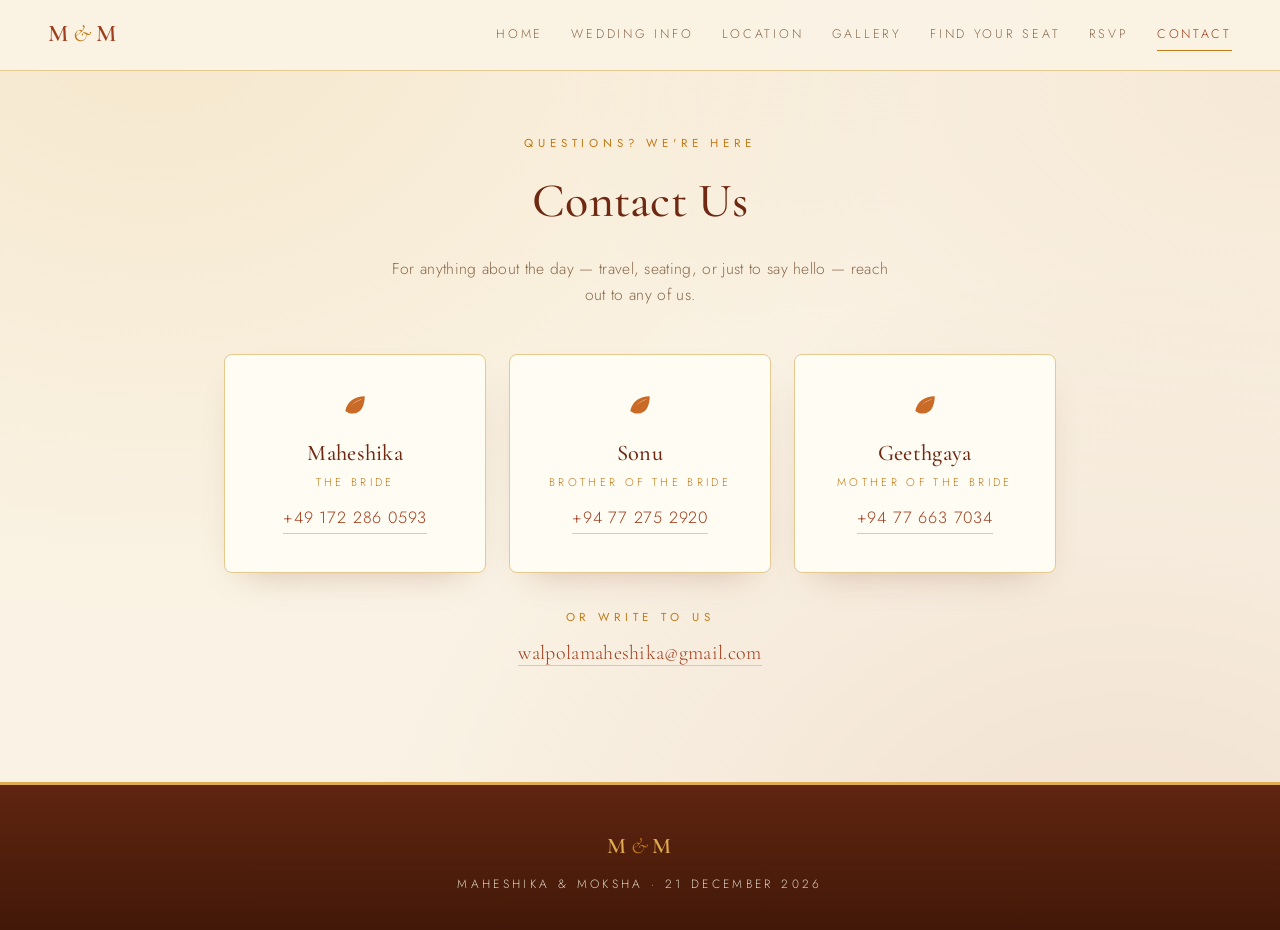
==== contact.html @ 0b2f5d83 "v2 'Autumn': digital invitation card + autumn palette redesign Every visitor is greeted by a sealed " ====
<!DOCTYPE html>
<html lang="en">
<head>
  <meta charset="utf-8">
  <meta name="viewport" content="width=device-width, initial-scale=1">
  <title>Contact — Maheshika &amp; Moksha</title>
  <link rel="icon" href="data:image/svg+xml,%3Csvg xmlns='http://www.w3.org/2000/svg' viewBox='0 0 64 64'%3E%3Ccircle cx='32' cy='32' r='30' fill='%23a03d1c'/%3E%3Ctext x='32' y='41' font-family='Georgia' font-size='24' fill='%23e0aa4e' text-anchor='middle'%3EM%26M%3C/text%3E%3C/svg%3E">
  <link rel="preconnect" href="https://fonts.googleapis.com">
  <link rel="preconnect" href="https://fonts.gstatic.com" crossorigin>
  <link href="https://fonts.googleapis.com/css2?family=Cormorant+Garamond:ital,wght@0,400;0,500;0,600;1,400;1,500&family=Jost:wght@300;400;500&display=swap" rel="stylesheet">
  <link rel="stylesheet" href="css/styles.css">
</head>
<body>

  <header class="site-header">
    <a class="monogram" href="index.html">M<span class="amp">&amp;</span>M</a>
    <button class="nav-toggle" aria-label="Menu">☰</button>
    <nav class="site-nav">
      <a href="index.html">Home</a>
      <a href="info.html">Wedding Info</a>
      <a href="location.html">Location</a>
      <a href="gallery.html">Gallery</a>
      <a href="seating.html">Find Your Seat</a>
      <a href="rsvp.html">RSVP</a>
      <a href="contact.html" class="active">Contact</a>
    </nav>
  </header>

  <main class="page">
    <div class="page-title">
      <p class="eyebrow">Questions? We're Here</p>
      <h1>Contact Us</h1>
      <p class="lede">
        For anything about the day — travel, seating, or just to say hello —
        reach out to any of us.
      </p>
    </div>

    <section class="contact-grid">
      <div class="card contact-card">
        <div class="icon"><svg viewBox="0 0 24 24"><path fill="currentColor" style="fill: var(--leaf-2);" d="M21 3c-9.5.3-15.9 4.6-18 13.6 1.9 1.5 4.3 2.4 7 2.4 8 0 11-8 11-16zM5.5 15.5C9 10 14 6.5 19 5.5c-6.5 2-11 6-13.5 10z"/></svg></div>
        <h3>Maheshika</h3>
        <p class="role">The Bride</p>
        <a href="tel:+491722860593">+49&nbsp;172&nbsp;286&nbsp;0593</a>
      </div>
      <div class="card contact-card">
        <div class="icon"><svg viewBox="0 0 24 24"><path fill="currentColor" style="fill: var(--leaf-2);" d="M21 3c-9.5.3-15.9 4.6-18 13.6 1.9 1.5 4.3 2.4 7 2.4 8 0 11-8 11-16zM5.5 15.5C9 10 14 6.5 19 5.5c-6.5 2-11 6-13.5 10z"/></svg></div>
        <h3>Sonu</h3>
        <p class="role">Brother of the Bride</p>
        <a href="tel:+94772752920">+94&nbsp;77&nbsp;275&nbsp;2920</a>
      </div>
      <div class="card contact-card">
        <div class="icon"><svg viewBox="0 0 24 24"><path fill="currentColor" style="fill: var(--leaf-2);" d="M21 3c-9.5.3-15.9 4.6-18 13.6 1.9 1.5 4.3 2.4 7 2.4 8 0 11-8 11-16zM5.5 15.5C9 10 14 6.5 19 5.5c-6.5 2-11 6-13.5 10z"/></svg></div>
        <h3>Geethgaya</h3>
        <p class="role">Mother of the Bride</p>
        <a href="tel:+94776637034">+94&nbsp;77&nbsp;663&nbsp;7034</a>
      </div>
    </section>

    <div class="email-line">
      <p class="eyebrow" style="margin-bottom: 0.5rem;">Or write to us</p>
      <a href="mailto:walpolamaheshika@gmail.com">walpolamaheshika@gmail.com</a>
    </div>
  </main>

  <footer class="site-footer">
    <div class="monogram">M<span class="amp">&amp;</span>M</div>
    <p>Maheshika &amp; Moksha · 21 December 2026</p>
  </footer>

  <script src="js/config.js"></script>
  <script src="js/api.js"></script>
  <script src="js/main.js"></script>
</body>
</html>
---- css/styles.css ----
/* ============================================================
   Maheshika & Moksha — Wedding Site Styles  ·  v2 "Autumn"
   Palette: ivory & cream, burnt rust, amber, falling-leaf gold
   ============================================================ */

:root {
  --ivory: #faf3e5;
  --cream: #f3e5cc;
  --paper: #fffcf3;
  --ink: #46301d;
  --ink-soft: #8a6b4e;
  --rust: #a03d1c;          /* primary — burnt sienna */
  --rust-deep: #6f2812;
  --amber: #c27a18;         /* warm gold */
  --amber-soft: #e0aa4e;
  --gold-line: #e5c98f;
  --leaf-1: #dfa32b;        /* falling-leaf yellows/oranges/reds */
  --leaf-2: #c96a26;
  --leaf-3: #a63e1e;
  --serif: "Cormorant Garamond", Georgia, serif;
  --sans: "Jost", "Avenir Next", "Segoe UI", sans-serif;
}

* { margin: 0; padding: 0; box-sizing: border-box; }

html { scroll-behavior: smooth; }

body {
  font-family: var(--sans);
  font-weight: 300;
  color: var(--ink);
  background: var(--ivory);
  background-image:
    radial-gradient(ellipse at 12% 0%, rgba(224, 170, 78, 0.16), transparent 50%),
    radial-gradient(ellipse at 88% 100%, rgba(160, 61, 28, 0.10), transparent 50%),
    radial-gradient(ellipse at 100% 10%, rgba(201, 106, 38, 0.08), transparent 40%);
  background-attachment: fixed;
  line-height: 1.7;
  letter-spacing: 0.02em;
}

body.no-scroll { overflow: hidden; }

img { max-width: 100%; }

/* ---------- Type helpers ---------- */

h1, h2, h3 { font-family: var(--serif); font-weight: 500; color: var(--rust-deep); }

.eyebrow {
  font-family: var(--sans);
  font-size: 0.72rem;
  font-weight: 400;
  letter-spacing: 0.42em;
  text-transform: uppercase;
  color: var(--amber);
}

.divider {
  display: flex;
  align-items: center;
  justify-content: center;
  gap: 0.9rem;
  margin: 1.4rem auto;
  color: var(--amber);
}
.divider::before,
.divider::after {
  content: "";
  height: 1px;
  width: 72px;
  background: linear-gradient(90deg, transparent, var(--gold-line));
}
.divider::after { background: linear-gradient(90deg, var(--gold-line), transparent); }
.divider .gem { display: inline-flex; }
.divider .gem svg { width: 15px; height: 15px; fill: var(--amber); transform: rotate(40deg); }

/* Small leaf ornament used in dividers & titles */
.leaf-orn { display: inline-flex; }
.leaf-orn svg { width: 26px; height: 26px; fill: var(--leaf-2); }

/* ---------- Header ---------- */

.site-header {
  position: sticky;
  top: 0;
  z-index: 40;
  display: flex;
  align-items: center;
  justify-content: space-between;
  padding: 0.9rem clamp(1.2rem, 4vw, 3rem);
  background: rgba(250, 243, 229, 0.92);
  backdrop-filter: blur(8px);
  border-bottom: 1px solid var(--gold-line);
}

.monogram {
  font-family: var(--serif);
  font-size: 1.5rem;
  font-weight: 600;
  color: var(--rust);
  text-decoration: none;
  letter-spacing: 0.05em;
}
.monogram .amp {
  font-style: italic;
  color: var(--amber);
  font-weight: 400;
  margin: 0 0.15em;
}

.site-nav { display: flex; gap: clamp(0.9rem, 2.2vw, 2rem); }
.site-nav a {
  font-size: 0.78rem;
  letter-spacing: 0.22em;
  text-transform: uppercase;
  text-decoration: none;
  color: var(--ink-soft);
  padding: 0.3rem 0;
  border-bottom: 1px solid transparent;
  transition: color 0.2s, border-color 0.2s;
}
.site-nav a:hover { color: var(--rust); }
.site-nav a.active { color: var(--rust); border-bottom-color: var(--amber); }

.nav-toggle {
  display: none;
  background: none;
  border: none;
  font-size: 1.5rem;
  color: var(--rust);
  cursor: pointer;
  line-height: 1;
}

@media (max-width: 760px) {
  .nav-toggle { display: block; }
  .site-nav {
    display: none;
    position: absolute;
    top: 100%;
    left: 0;
    right: 0;
    flex-direction: column;
    align-items: center;
    gap: 1.1rem;
    padding: 1.4rem 0 1.8rem;
    background: var(--ivory);
    border-bottom: 1px solid var(--gold-line);
    box-shadow: 0 18px 30px -20px rgba(111, 40, 18, 0.35);
  }
  .site-nav.open { display: flex; }
}

/* ---------- Hero ---------- */

.hero {
  min-height: calc(100vh - 70px);
  display: flex;
  flex-direction: column;
  align-items: center;
  justify-content: center;
  text-align: center;
  padding: clamp(3rem, 8vh, 6rem) 1.5rem;
  position: relative;
  overflow: hidden;
}

.hero > * { position: relative; z-index: 1; }

/* soft leaf scatter in the hero corners */
.hero::before,
.hero::after {
  content: "";
  position: absolute;
  width: 340px;
  height: 340px;
  background-image: url("data:image/svg+xml,%3Csvg xmlns='http://www.w3.org/2000/svg' viewBox='0 0 200 200'%3E%3Cg fill='%23c96a26' opacity='0.55'%3E%3Cpath d='M30 20c-9 1-15 7-16 16 6 3 13 2 17-3 3-4 2-9-1-13z'/%3E%3Cpath d='M80 60c-7 0-12 5-13 12 5 3 11 2 14-2 3-3 2-7-1-10z' fill='%23dfa32b'/%3E%3Cpath d='M140 30c-8 1-14 6-15 14 6 3 12 2 16-2 3-4 2-8-1-12z' fill='%23a63e1e'/%3E%3Cpath d='M50 120c-6 0-11 4-12 11 5 2 10 1 13-2 2-3 1-6-1-9z' fill='%23dfa32b'/%3E%3Cpath d='M170 100c-7 1-12 5-13 12 5 2 10 1 13-2 3-3 2-7 0-10z'/%3E%3C/g%3E%3C/svg%3E");
  background-size: contain;
  background-repeat: no-repeat;
  opacity: 0.35;
  pointer-events: none;
  z-index: 0;
}
.hero::before { top: -60px; left: -80px; transform: rotate(12deg); }
.hero::after { bottom: -70px; right: -80px; transform: rotate(195deg); }

.hero-sprig svg { width: 64px; height: 34px; }

.hero-monogram {
  width: 110px;
  height: 110px;
  border: 1px solid var(--gold-line);
  border-radius: 50%;
  display: flex;
  align-items: center;
  justify-content: center;
  font-family: var(--serif);
  font-size: 2rem;
  font-weight: 600;
  color: var(--rust);
  position: relative;
  margin: 0.6rem 0 1.8rem;
  background: var(--paper);
  box-shadow: 0 0 0 7px rgba(224, 170, 78, 0.14), 0 18px 40px -22px rgba(111, 40, 18, 0.4);
}
.hero-monogram .amp { font-style: italic; color: var(--amber); font-weight: 400; margin: 0 0.1em; }

.hero .names {
  font-size: clamp(2.6rem, 8vw, 4.6rem);
  line-height: 1.15;
  font-weight: 500;
  letter-spacing: 0.03em;
}
.hero .names .amp {
  font-style: italic;
  font-size: 0.55em;
  color: var(--amber);
  vertical-align: middle;
  margin: 0 0.35em;
}

.hero .date-line {
  font-size: clamp(1rem, 2.4vw, 1.25rem);
  letter-spacing: 0.32em;
  text-transform: uppercase;
  color: var(--ink-soft);
  margin-top: 0.4rem;
}

.hero .venue-line {
  font-family: var(--serif);
  font-size: clamp(1.1rem, 2.6vw, 1.4rem);
  font-style: italic;
  color: var(--rust);
  margin-top: 0.3rem;
}

/* gentle entrance for hero content */
.hero .rise-in { animation: riseIn 0.9s cubic-bezier(0.2, 0.7, 0.3, 1) both; }
.hero .rise-in:nth-child(2) { animation-delay: 0.08s; }
.hero .rise-in:nth-child(3) { animation-delay: 0.16s; }
.hero .rise-in:nth-child(4) { animation-delay: 0.24s; }
.hero .rise-in:nth-child(5) { animation-delay: 0.32s; }
.hero .rise-in:nth-child(6) { animation-delay: 0.4s; }
.hero .rise-in:nth-child(7) { animation-delay: 0.48s; }
.hero .rise-in:nth-child(8) { animation-delay: 0.56s; }
.hero .rise-in:nth-child(9) { animation-delay: 0.64s; }

@keyframes riseIn {
  from { opacity: 0; transform: translateY(22px); }
  to { opacity: 1; transform: none; }
}

/* ---------- Countdown ---------- */

.countdown {
  display: flex;
  gap: clamp(0.8rem, 3vw, 1.8rem);
  margin-top: 2.2rem;
  justify-content: center;
}
.countdown .unit {
  min-width: 76px;
  padding: 0.95rem 0.6rem 0.75rem;
  background: var(--paper);
  border: 1px solid var(--gold-line);
  border-radius: 6px;
  box-shadow: 0 14px 30px -22px rgba(111, 40, 18, 0.45);
}
.countdown .num {
  display: block;
  font-family: var(--serif);
  font-size: 1.9rem;
  font-weight: 600;
  color: var(--rust);
  line-height: 1;
}
.countdown .label {
  display: block;
  margin-top: 0.35rem;
  font-size: 0.62rem;
  letter-spacing: 0.28em;
  text-transform: uppercase;
  color: var(--ink-soft);
}

/* ---------- Buttons ---------- */

.btn-row { display: flex; gap: 1rem; flex-wrap: wrap; justify-content: center; margin-top: 2.4rem; }

.btn {
  display: inline-block;
  font-family: var(--sans);
  font-size: 0.78rem;
  font-weight: 400;
  letter-spacing: 0.26em;
  text-transform: uppercase;
  text-decoration: none;
  padding: 0.85rem 2.1rem;
  border-radius: 3px;
  cursor: pointer;
  transition: background 0.25s, color 0.25s, border-color 0.25s, transform 0.2s, box-shadow 0.25s;
}
.btn:hover { transform: translateY(-2px); }
.btn-solid {
  background: linear-gradient(135deg, var(--rust), var(--rust-deep));
  color: var(--ivory);
  border: 1px solid var(--rust-deep);
  box-shadow: 0 12px 26px -14px rgba(111, 40, 18, 0.7);
}
.btn-solid:hover { background: var(--rust-deep); }
.btn-outline {
  background: transparent;
  color: var(--rust);
  border: 1px solid var(--amber);
}
.btn-outline:hover { background: var(--amber); color: var(--paper); }

/* ---------- Page layout ---------- */

.page {
  max-width: 880px;
  margin: 0 auto;
  padding: clamp(2.5rem, 7vh, 5rem) 1.5rem 4rem;
}

.page-title { text-align: center; margin-bottom: 2.8rem; }
.page-title h1 { font-size: clamp(2.1rem, 5.5vw, 3rem); margin-top: 0.5rem; }
.page-title p.lede {
  max-width: 32rem;
  margin: 0.8rem auto 0;
  color: var(--ink-soft);
  font-size: 0.98rem;
}

.card {
  background: var(--paper);
  border: 1px solid var(--gold-line);
  border-radius: 8px;
  padding: clamp(1.5rem, 4vw, 2.4rem);
  box-shadow: 0 16px 36px -22px rgba(111, 40, 18, 0.35);
}

/* ---------- Home intro strip ---------- */

.intro { text-align: center; max-width: 620px; margin: 0 auto; }
.intro p { color: var(--ink-soft); font-size: 1rem; }

.detail-strip {
  display: grid;
  grid-template-columns: repeat(auto-fit, minmax(200px, 1fr));
  gap: 1.2rem;
  margin-top: 3rem;
}
.detail-strip .card { text-align: center; padding: 1.8rem 1.2rem; transition: transform 0.25s, box-shadow 0.25s; }
.detail-strip .card:hover { transform: translateY(-4px); box-shadow: 0 24px 44px -24px rgba(111, 40, 18, 0.45); }
.detail-strip h3 { font-size: 1.3rem; margin: 0.4rem 0 0.3rem; }
.detail-strip p { font-size: 0.9rem; color: var(--ink-soft); }
.detail-strip .icon svg { width: 26px; height: 26px; fill: var(--leaf-2); }

/* ---------- Schedule timeline ---------- */

.timeline { position: relative; margin: 0 auto; max-width: 620px; padding-left: 2rem; }
.timeline::before {
  content: "";
  position: absolute;
  left: 6px;
  top: 8px;
  bottom: 8px;
  width: 1px;
  background: var(--gold-line);
}
.timeline .event { position: relative; padding: 0 0 2.2rem 1.4rem; }
.timeline .event:last-child { padding-bottom: 0; }
.timeline .event::before {
  content: "";
  position: absolute;
  left: -2rem;
  top: 0.5rem;
  width: 13px;
  height: 13px;
  transform: rotate(45deg);
  background: var(--paper);
  border: 1px solid var(--amber);
}
.timeline .time {
  font-size: 0.75rem;
  letter-spacing: 0.3em;
  text-transform: uppercase;
  color: var(--amber);
}
.timeline h3 { font-size: 1.45rem; margin: 0.15rem 0 0.3rem; }
.timeline p { color: var(--ink-soft); font-size: 0.95rem; max-width: 30rem; }

/* ---------- Dress code ---------- */

.two-col {
  display: grid;
  grid-template-columns: repeat(auto-fit, minmax(260px, 1fr));
  gap: 1.4rem;
  margin-top: 1rem;
}
.two-col h3 { font-size: 1.35rem; margin-bottom: 0.4rem; }
.two-col p { color: var(--ink-soft); font-size: 0.95rem; }

/* ---------- Map ---------- */

.map-frame {
  border: 1px solid var(--gold-line);
  border-radius: 8px;
  overflow: hidden;
  box-shadow: 0 16px 36px -22px rgba(111, 40, 18, 0.35);
}
.map-frame iframe { display: block; width: 100%; height: 420px; border: 0; }

.travel-note { margin-top: 2rem; }
.travel-note h3 { font-size: 1.35rem; margin-bottom: 0.5rem; }
.travel-note p { color: var(--ink-soft); font-size: 0.95rem; }
.travel-note p + p { margin-top: 0.7rem; }

/* ---------- Forms (seat finder + RSVP + photos) ---------- */

.form-card { max-width: 540px; margin: 0 auto; }

label {
  display: block;
  font-size: 0.72rem;
  letter-spacing: 0.28em;
  text-transform: uppercase;
  color: var(--ink-soft);
  margin: 1.3rem 0 0.45rem;
}
.form-card label:first-of-type { margin-top: 0; }

input[type="text"],
input[type="number"],
select,
textarea {
  width: 100%;
  font-family: var(--sans);
  font-weight: 300;
  font-size: 1rem;
  color: var(--ink);
  background: var(--ivory);
  border: 1px solid var(--gold-line);
  border-radius: 4px;
  padding: 0.75rem 0.9rem;
  outline: none;
  transition: border-color 0.2s, box-shadow 0.2s;
}
input:focus, select:focus, textarea:focus {
  border-color: var(--amber);
  box-shadow: 0 0 0 3px rgba(194, 122, 24, 0.16);
}
textarea { resize: vertical; min-height: 96px; }

input[type="file"] {
  width: 100%;
  font-family: var(--sans);
  font-weight: 300;
  font-size: 0.9rem;
  color: var(--ink-soft);
  background: var(--ivory);
  border: 1px dashed var(--amber);
  border-radius: 4px;
  padding: 0.9rem;
  cursor: pointer;
}
input[type="file"]::file-selector-button {
  font-family: var(--sans);
  font-size: 0.72rem;
  letter-spacing: 0.18em;
  text-transform: uppercase;
  color: var(--rust);
  background: transparent;
  border: 1px solid var(--amber);
  border-radius: 3px;
  padding: 0.5rem 1rem;
  margin-right: 0.9rem;
  cursor: pointer;
}

.radio-row { display: flex; gap: 1.8rem; }
.radio-row label {
  display: flex;
  align-items: center;
  gap: 0.5rem;
  margin: 0;
  font-size: 0.95rem;
  letter-spacing: 0.04em;
  text-transform: none;
  color: var(--ink);
  cursor: pointer;
}
.radio-row input { accent-color: var(--rust); width: 1.05rem; height: 1.05rem; }

.form-actions { margin-top: 1.8rem; text-align: center; }
.form-actions .btn { width: 100%; }

.form-status {
  margin-top: 1.2rem;
  text-align: center;
  font-size: 0.92rem;
  min-height: 1.4em;
}
.form-status.error { color: #a03030; }
.form-status.ok { color: #3d6b45; }

/* ---------- Seat result ---------- */

.seat-result {
  margin-top: 1.8rem;
  text-align: center;
  padding: 1.8rem 1.4rem;
  border: 1px dashed var(--amber);
  border-radius: 8px;
  background: rgba(224, 170, 78, 0.09);
  display: none;
}
.seat-result.visible { display: block; animation: riseIn 0.45s ease both; }
.seat-result .guest-name { font-family: var(--serif); font-size: 1.5rem; color: var(--rust-deep); }
.seat-result .table-num {
  font-family: var(--serif);
  font-size: 3rem;
  font-weight: 600;
  color: var(--rust);
  line-height: 1.1;
}
.seat-result .table-word {
  font-size: 0.72rem;
  letter-spacing: 0.36em;
  text-transform: uppercase;
  color: var(--amber);
}
.seat-result .note { margin-top: 0.7rem; font-size: 0.92rem; color: var(--ink-soft); font-style: italic; }

/* ---------- Gallery / photo wall ---------- */

.gallery-grid {
  display: grid;
  grid-template-columns: repeat(auto-fill, minmax(220px, 1fr));
  gap: 1.2rem;
}

.gallery-tile {
  position: relative;
  aspect-ratio: 4 / 5;
  border: 1px solid var(--gold-line);
  border-radius: 8px;
  overflow: hidden;
  background:
    radial-gradient(ellipse at 30% 20%, rgba(224, 170, 78, 0.2), transparent 60%),
    radial-gradient(ellipse at 75% 85%, rgba(160, 61, 28, 0.14), transparent 55%),
    var(--paper);
  box-shadow: 0 16px 36px -22px rgba(111, 40, 18, 0.35);
}
.gallery-tile img {
  width: 100%;
  height: 100%;
  object-fit: cover;
  display: block;
}
.gallery-tile figcaption {
  position: absolute;
  left: 0;
  right: 0;
  bottom: 0;
  padding: 1.4rem 0.8rem 0.55rem;
  background: linear-gradient(transparent, rgba(70, 22, 8, 0.68));
  color: rgba(250, 243, 229, 0.95);
  font-size: 0.78rem;
  letter-spacing: 0.08em;
  text-align: center;
}
.gallery-tile .placeholder {
  position: absolute;
  inset: 0;
  display: flex;
  flex-direction: column;
  align-items: center;
  justify-content: center;
  gap: 0.4rem;
}
.gallery-tile .placeholder .mono {
  font-family: var(--serif);
  font-size: 2rem;
  font-weight: 600;
  color: var(--amber-soft);
}
.gallery-tile .placeholder .soon {
  font-size: 0.62rem;
  letter-spacing: 0.3em;
  text-transform: uppercase;
  color: var(--ink-soft);
}

/* ---------- Contact ---------- */

.contact-grid {
  display: grid;
  grid-template-columns: repeat(auto-fit, minmax(240px, 1fr));
  gap: 1.4rem;
}
.contact-card { text-align: center; }
.contact-card .icon svg { width: 26px; height: 26px; fill: var(--leaf-2); }
.contact-card h3 { font-size: 1.4rem; margin: 0.4rem 0 0.1rem; }
.contact-card .role {
  font-size: 0.7rem;
  letter-spacing: 0.3em;
  text-transform: uppercase;
  color: var(--amber);
  margin-bottom: 0.7rem;
}
.contact-card a {
  display: inline-block;
  color: var(--rust);
  text-decoration: none;
  font-size: 1.02rem;
  letter-spacing: 0.05em;
  border-bottom: 1px solid var(--gold-line);
  padding-bottom: 0.1rem;
}
.contact-card a:hover { border-bottom-color: var(--amber); }

.email-line { text-align: center; margin-top: 2.2rem; }
.email-line a {
  font-family: var(--serif);
  font-size: 1.25rem;
  color: var(--rust);
  text-decoration: none;
  border-bottom: 1px solid var(--gold-line);
}
.email-line a:hover { border-bottom-color: var(--amber); }

/* ============================================================
   THE DIGITAL INVITATION CARD  (envelope + wax seal + card)
   ============================================================ */

.card-overlay {
  position: fixed;
  inset: 0;
  z-index: 100;
  background:
    radial-gradient(ellipse at 50% 30%, rgba(160, 61, 28, 0.55), transparent 70%),
    radial-gradient(ellipse at center, #5a2410, #2c1005);
  opacity: 1;
  transition: opacity 0.7s ease;
  overflow: hidden;
}
.card-overlay.hidden { display: none; }
.card-overlay.leaving { opacity: 0; pointer-events: none; }

.env-scene {
  position: absolute;
  inset: 0;
  display: grid;
  place-items: center;
}

/* --- skip link --- */
.skip-link {
  position: absolute;
  top: 1.1rem;
  right: 1.4rem;
  z-index: 30;
  background: none;
  border: 1px solid rgba(250, 243, 229, 0.35);
  border-radius: 3px;
  color: rgba(250, 243, 229, 0.8);
  font-family: var(--sans);
  font-size: 0.7rem;
  letter-spacing: 0.22em;
  text-transform: uppercase;
  padding: 0.45rem 0.9rem;
  cursor: pointer;
  transition: border-color 0.2s, color 0.2s;
}
.skip-link:hover { color: var(--paper); border-color: var(--amber-soft); }

/* --- tap hint --- */
.tap-hint {
  position: absolute;
  left: 0;
  right: 0;
  bottom: clamp(2rem, 8vh, 4rem);
  text-align: center;
  color: rgba(250, 243, 229, 0.75);
  font-size: 0.75rem;
  letter-spacing: 0.34em;
  text-transform: uppercase;
  animation: hintPulse 2.4s ease-in-out infinite;
  transition: opacity 0.4s;
}
@keyframes hintPulse { 0%, 100% { opacity: 0.55; } 50% { opacity: 1; } }
.opening .tap-hint { animation: none; opacity: 0; }

/* --- envelope --- */
.envelope {
  position: relative;
  grid-area: 1 / 1;
  z-index: 3;
  width: min(88vw, 430px);
  aspect-ratio: 425 / 280;
  cursor: pointer;
  filter: drop-shadow(0 40px 60px rgba(0, 0, 0, 0.45));
  transition: opacity 0.6s ease 0.15s, transform 0.6s ease 0.15s;
}
.presented .envelope { opacity: 0; transform: translateY(60px) scale(0.96); pointer-events: none; }

.env-back {
  position: absolute;
  inset: 0;
  border-radius: 8px;
  background: linear-gradient(160deg, #e9d6b4, #ddc294);
  z-index: 1;
}

.env-front {
  position: absolute;
  inset: 0;
  border-radius: 8px;
  z-index: 3;
  background:
    linear-gradient(to top left, rgba(111, 40, 18, 0.08) 0%, transparent 52%),
    linear-gradient(to top right, rgba(111, 40, 18, 0.08) 0%, transparent 52%),
    linear-gradient(175deg, #f0debd 40%, #e6cda1);
  box-shadow: inset 0 1px 0 rgba(255, 253, 246, 0.7);
}

.env-flap {
  position: absolute;
  top: 0;
  left: 0;
  right: 0;
  height: 58%;
  z-index: 4;
  transform-origin: top center;
  clip-path: polygon(0 0, 100% 0, 50% 100%);
  background: linear-gradient(190deg, #eed9b4, #dcbf8e 80%);
  box-shadow: inset 0 -2px 4px rgba(111, 40, 18, 0.12);
}
.opening .env-flap { animation: flapOpen 0.85s cubic-bezier(0.6, 0, 0.3, 1) forwards; }
@keyframes flapOpen {
  0% { transform: rotateX(0deg); z-index: 4; }
  99% { z-index: 4; }
  100% { transform: rotateX(180deg); z-index: 2; }
}

/* --- wax seal --- */
.wax-seal {
  position: absolute;
  left: 50%;
  top: 58%;
  transform: translate(-50%, -50%);
  z-index: 5;
  width: 84px;
  height: 84px;
  border-radius: 50%;
  border: none;
  cursor: pointer;
  font-family: var(--serif);
  font-size: 1.35rem;
  font-weight: 600;
  color: #f6e4c3;
  background:
    radial-gradient(circle at 34% 30%, #c65a2e, #8e3315 58%, #6f2812);
  box-shadow:
    inset 0 3px 6px rgba(255, 220, 180, 0.35),
    inset 0 -4px 8px rgba(60, 18, 5, 0.55),
    0 6px 16px rgba(0, 0, 0, 0.35);
  animation: sealPulse 2.4s ease-in-out infinite;
  transition: transform 0.3s, opacity 0.3s;
}
.wax-seal .amp { font-style: italic; font-weight: 400; color: var(--amber-soft); }
@keyframes sealPulse {
  0%, 100% { box-shadow: inset 0 3px 6px rgba(255,220,180,0.35), inset 0 -4px 8px rgba(60,18,5,0.55), 0 6px 16px rgba(0,0,0,0.35), 0 0 0 0 rgba(224, 170, 78, 0.45); }
  50% { box-shadow: inset 0 3px 6px rgba(255,220,180,0.35), inset 0 -4px 8px rgba(60,18,5,0.55), 0 6px 16px rgba(0,0,0,0.35), 0 0 0 16px rgba(224, 170, 78, 0); }
}
.opening .wax-seal { transform: translate(-50%, -50%) scale(0.4); opacity: 0; }

/* --- the card that rises out of the envelope --- */
.env-card {
  position: absolute;
  left: 50%;
  top: 50%;
  z-index: 2; /* behind the envelope while tucked inside */
  width: min(86vw, 360px);
  max-height: 86vh;
  overflow: auto;
  background: var(--paper);
  border: 1px solid var(--amber);
  border-radius: 6px;
  padding: clamp(1.6rem, 5vw, 2.4rem) clamp(1.2rem, 4vw, 2rem);
  text-align: center;
  box-shadow: 0 30px 80px -20px rgba(0, 0, 0, 0.55);
  transform: translate(-50%, -38%) scale(0.5);
  opacity: 0;
  transition: transform 1s cubic-bezier(0.22, 0.8, 0.3, 1), opacity 0.5s ease;
}
.env-card::before {
  content: "";
  position: absolute;
  inset: 9px;
  border: 1px solid var(--gold-line);
  border-radius: 3px;
  pointer-events: none;
}
.opening .env-card { opacity: 1; }
.risen .env-card { transform: translate(-50%, -72%) scale(0.72); opacity: 1; }
.presented .env-card { transform: translate(-50%, -50%) scale(1); opacity: 1; z-index: 20; }

.env-card .inv-sprig svg { width: 60px; height: 32px; }
.env-card .inv-monogram {
  font-family: var(--serif);
  font-size: 1.5rem;
  font-weight: 600;
  color: var(--rust);
}
.env-card .inv-monogram .amp { font-style: italic; color: var(--amber); font-weight: 400; }
.env-card p.inv-copy { font-size: 0.9rem; color: var(--ink-soft); }
.env-card .inv-names {
  font-family: var(--serif);
  font-size: 1.5rem;
  color: var(--rust);
  margin: 0.4rem 0;
}
.env-card .inv-guest {
  font-family: var(--serif);
  font-size: clamp(1.5rem, 5vw, 1.9rem);
  font-weight: 500;
  color: var(--rust-deep);
  margin: 0.35rem 0;
  line-height: 1.25;
}
.env-card .inv-detail {
  font-size: 0.74rem;
  letter-spacing: 0.22em;
  text-transform: uppercase;
  color: var(--ink-soft);
  margin-top: 0.8rem;
  line-height: 2;
}
.env-card .btn { margin-top: 1.4rem; }

/* --- falling leaves --- */
.leaves { position: absolute; inset: 0; pointer-events: none; z-index: 15; }
.leaves .leaf {
  position: absolute;
  top: -6vh;
  width: 26px;
  height: 26px;
  opacity: 0;
}
.leaves .leaf svg { width: 100%; height: 100%; }
.card-overlay .leaves .leaf { animation: leafFall var(--dur, 7s) linear var(--delay, 0s) infinite; }
@keyframes leafFall {
  0% { transform: translateY(-6vh) rotate(0deg); opacity: 0; }
  8% { opacity: 0.9; }
  100% { transform: translateY(110vh) rotate(340deg); opacity: 0.5; }
}

/* ---------- Footer ---------- */

.site-footer {
  margin-top: 3rem;
  padding: 2.6rem 1.5rem 2.2rem;
  background: linear-gradient(180deg, #5f2510, #421808);
  color: rgba(250, 243, 229, 0.85);
  text-align: center;
  border-top: 3px solid var(--amber-soft);
}
.site-footer .monogram { color: var(--amber-soft); font-size: 1.4rem; }
.site-footer p {
  font-size: 0.75rem;
  letter-spacing: 0.28em;
  text-transform: uppercase;
  margin-top: 0.6rem;
}

/* ---------- Misc ---------- */

.hint {
  font-size: 0.82rem;
  color: var(--ink-soft);
  font-style: italic;
  text-align: center;
  margin-top: 1rem;
}

.spinner {
  display: inline-block;
  width: 16px;
  height: 16px;
  border: 2px solid var(--gold-line);
  border-top-color: var(--rust);
  border-radius: 50%;
  vertical-align: -3px;
  animation: spin 0.8s linear infinite;
}
@keyframes spin { to { transform: rotate(360deg); } }

/* ---------- Reduced motion ---------- */

@media (prefers-reduced-motion: reduce) {
  .hero .rise-in, .seat-result.visible { animation: none; }
  .wax-seal, .tap-hint { animation: none; }
  .opening .leaves .leaf { animation: none; }
  .env-card, .envelope, .env-flap { transition: none; }
  .opening .env-flap { animation-duration: 0.01s; }
}
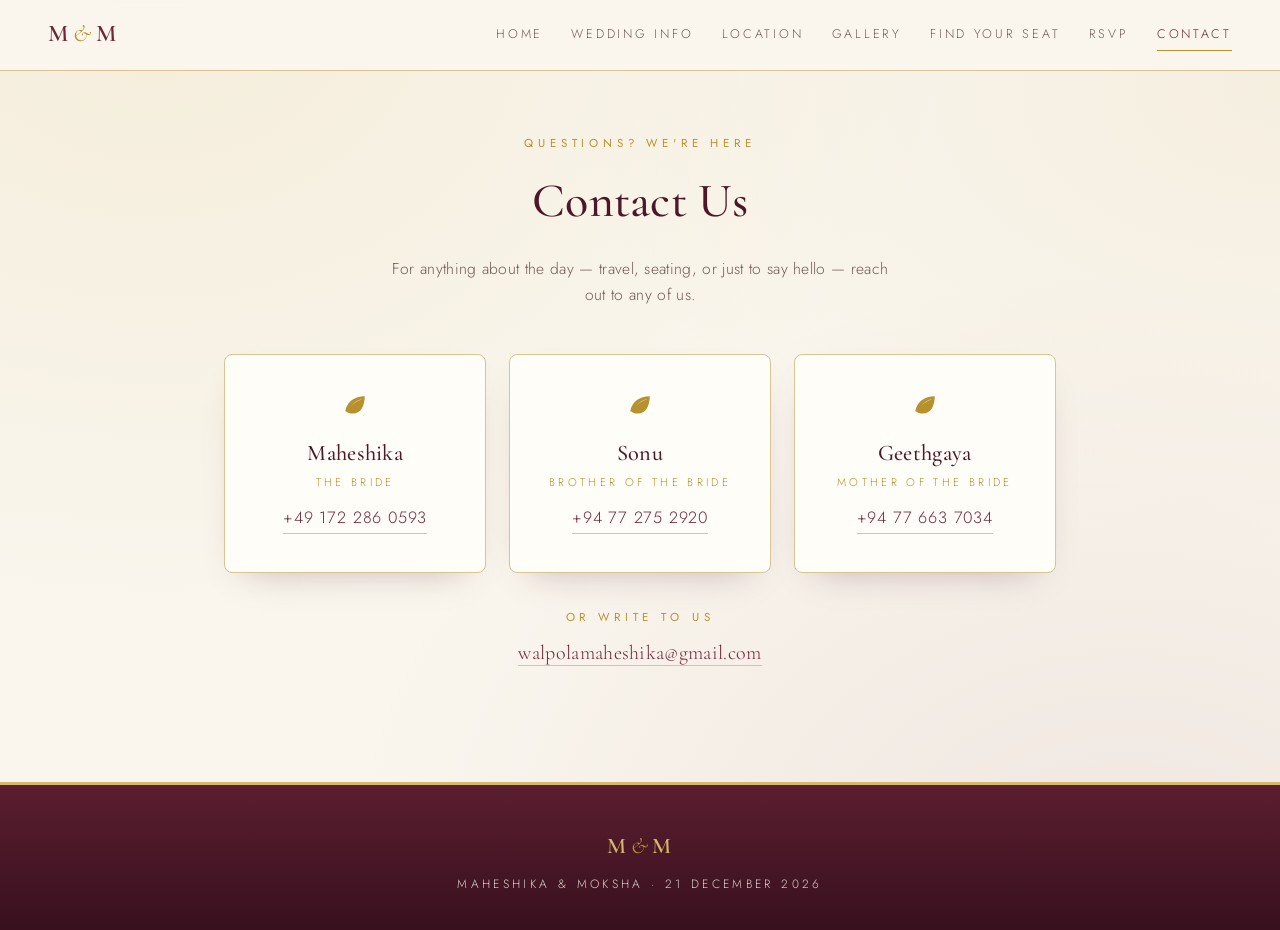
==== commit 89429bdf: "v3: maroon & gold palette on the digital-card experience Reverts the autumn colours to the original " ====
--- a/contact.html
+++ b/contact.html
@@ -4,7 +4,7 @@
   <meta charset="utf-8">
   <meta name="viewport" content="width=device-width, initial-scale=1">
   <title>Contact — Maheshika &amp; Moksha</title>
-  <link rel="icon" href="data:image/svg+xml,%3Csvg xmlns='http://www.w3.org/2000/svg' viewBox='0 0 64 64'%3E%3Ccircle cx='32' cy='32' r='30' fill='%23a03d1c'/%3E%3Ctext x='32' y='41' font-family='Georgia' font-size='24' fill='%23e0aa4e' text-anchor='middle'%3EM%26M%3C/text%3E%3C/svg%3E">
+  <link rel="icon" href="data:image/svg+xml,%3Csvg xmlns='http://www.w3.org/2000/svg' viewBox='0 0 64 64'%3E%3Ccircle cx='32' cy='32' r='30' fill='%236e2639'/%3E%3Ctext x='32' y='41' font-family='Georgia' font-size='24' fill='%23d4b96a' text-anchor='middle'%3EM%26M%3C/text%3E%3C/svg%3E">
   <link rel="preconnect" href="https://fonts.googleapis.com">
   <link rel="preconnect" href="https://fonts.gstatic.com" crossorigin>
   <link href="https://fonts.googleapis.com/css2?family=Cormorant+Garamond:ital,wght@0,400;0,500;0,600;1,400;1,500&family=Jost:wght@300;400;500&display=swap" rel="stylesheet">
--- a/css/styles.css
+++ b/css/styles.css
@@ -4,19 +4,20 @@
    ============================================================ */
 
 :root {
-  --ivory: #faf3e5;
-  --cream: #f3e5cc;
-  --paper: #fffcf3;
-  --ink: #46301d;
-  --ink-soft: #8a6b4e;
-  --rust: #a03d1c;          /* primary — burnt sienna */
-  --rust-deep: #6f2812;
-  --amber: #c27a18;         /* warm gold */
-  --amber-soft: #e0aa4e;
-  --gold-line: #e5c98f;
-  --leaf-1: #dfa32b;        /* falling-leaf yellows/oranges/reds */
-  --leaf-2: #c96a26;
-  --leaf-3: #a63e1e;
+  /* Original palette: ivory, deep maroon, antique gold */
+  --ivory: #faf6ee;
+  --cream: #f2ead9;
+  --paper: #fffdf8;
+  --ink: #3d2e2a;
+  --ink-soft: #6e5c55;
+  --rust: #6e2639;          /* primary — deep maroon */
+  --rust-deep: #4c1827;
+  --amber: #b8912f;         /* antique gold */
+  --amber-soft: #d4b96a;
+  --gold-line: #d9c592;
+  --leaf-1: #d4b96a;        /* botanical accents in gold tones */
+  --leaf-2: #b8912f;
+  --leaf-3: #8f6b21;
   --serif: "Cormorant Garamond", Georgia, serif;
   --sans: "Jost", "Avenir Next", "Segoe UI", sans-serif;
 }
@@ -31,9 +32,9 @@
   color: var(--ink);
   background: var(--ivory);
   background-image:
-    radial-gradient(ellipse at 12% 0%, rgba(224, 170, 78, 0.16), transparent 50%),
-    radial-gradient(ellipse at 88% 100%, rgba(160, 61, 28, 0.10), transparent 50%),
-    radial-gradient(ellipse at 100% 10%, rgba(201, 106, 38, 0.08), transparent 40%);
+    radial-gradient(ellipse at 12% 0%, rgba(212, 185, 106, 0.14), transparent 50%),
+    radial-gradient(ellipse at 88% 100%, rgba(110, 38, 57, 0.08), transparent 50%),
+    radial-gradient(ellipse at 100% 10%, rgba(184, 145, 47, 0.07), transparent 40%);
   background-attachment: fixed;
   line-height: 1.7;
   letter-spacing: 0.02em;
@@ -89,7 +90,7 @@
   align-items: center;
   justify-content: space-between;
   padding: 0.9rem clamp(1.2rem, 4vw, 3rem);
-  background: rgba(250, 243, 229, 0.92);
+  background: rgba(250, 246, 238, 0.92);
   backdrop-filter: blur(8px);
   border-bottom: 1px solid var(--gold-line);
 }
@@ -147,7 +148,7 @@
     padding: 1.4rem 0 1.8rem;
     background: var(--ivory);
     border-bottom: 1px solid var(--gold-line);
-    box-shadow: 0 18px 30px -20px rgba(111, 40, 18, 0.35);
+    box-shadow: 0 18px 30px -20px rgba(76, 24, 39, 0.35);
   }
   .site-nav.open { display: flex; }
 }
@@ -175,7 +176,7 @@
   position: absolute;
   width: 340px;
   height: 340px;
-  background-image: url("data:image/svg+xml,%3Csvg xmlns='http://www.w3.org/2000/svg' viewBox='0 0 200 200'%3E%3Cg fill='%23c96a26' opacity='0.55'%3E%3Cpath d='M30 20c-9 1-15 7-16 16 6 3 13 2 17-3 3-4 2-9-1-13z'/%3E%3Cpath d='M80 60c-7 0-12 5-13 12 5 3 11 2 14-2 3-3 2-7-1-10z' fill='%23dfa32b'/%3E%3Cpath d='M140 30c-8 1-14 6-15 14 6 3 12 2 16-2 3-4 2-8-1-12z' fill='%23a63e1e'/%3E%3Cpath d='M50 120c-6 0-11 4-12 11 5 2 10 1 13-2 2-3 1-6-1-9z' fill='%23dfa32b'/%3E%3Cpath d='M170 100c-7 1-12 5-13 12 5 2 10 1 13-2 3-3 2-7 0-10z'/%3E%3C/g%3E%3C/svg%3E");
+  background-image: url("data:image/svg+xml,%3Csvg xmlns='http://www.w3.org/2000/svg' viewBox='0 0 200 200'%3E%3Cg fill='%23b8912f' opacity='0.55'%3E%3Cpath d='M30 20c-9 1-15 7-16 16 6 3 13 2 17-3 3-4 2-9-1-13z'/%3E%3Cpath d='M80 60c-7 0-12 5-13 12 5 3 11 2 14-2 3-3 2-7-1-10z' fill='%23d4b96a'/%3E%3Cpath d='M140 30c-8 1-14 6-15 14 6 3 12 2 16-2 3-4 2-8-1-12z' fill='%236e2639'/%3E%3Cpath d='M50 120c-6 0-11 4-12 11 5 2 10 1 13-2 2-3 1-6-1-9z' fill='%23d4b96a'/%3E%3Cpath d='M170 100c-7 1-12 5-13 12 5 2 10 1 13-2 3-3 2-7 0-10z'/%3E%3C/g%3E%3C/svg%3E");
   background-size: contain;
   background-repeat: no-repeat;
   opacity: 0.35;
@@ -202,7 +203,7 @@
   position: relative;
   margin: 0.6rem 0 1.8rem;
   background: var(--paper);
-  box-shadow: 0 0 0 7px rgba(224, 170, 78, 0.14), 0 18px 40px -22px rgba(111, 40, 18, 0.4);
+  box-shadow: 0 0 0 7px rgba(224, 170, 78, 0.14), 0 18px 40px -22px rgba(76, 24, 39, 0.4);
 }
 .hero-monogram .amp { font-style: italic; color: var(--amber); font-weight: 400; margin: 0 0.1em; }
 
@@ -266,7 +267,7 @@
   background: var(--paper);
   border: 1px solid var(--gold-line);
   border-radius: 6px;
-  box-shadow: 0 14px 30px -22px rgba(111, 40, 18, 0.45);
+  box-shadow: 0 14px 30px -22px rgba(76, 24, 39, 0.45);
 }
 .countdown .num {
   display: block;
@@ -307,7 +308,7 @@
   background: linear-gradient(135deg, var(--rust), var(--rust-deep));
   color: var(--ivory);
   border: 1px solid var(--rust-deep);
-  box-shadow: 0 12px 26px -14px rgba(111, 40, 18, 0.7);
+  box-shadow: 0 12px 26px -14px rgba(76, 24, 39, 0.7);
 }
 .btn-solid:hover { background: var(--rust-deep); }
 .btn-outline {
@@ -339,7 +340,7 @@
   border: 1px solid var(--gold-line);
   border-radius: 8px;
   padding: clamp(1.5rem, 4vw, 2.4rem);
-  box-shadow: 0 16px 36px -22px rgba(111, 40, 18, 0.35);
+  box-shadow: 0 16px 36px -22px rgba(76, 24, 39, 0.35);
 }
 
 /* ---------- Home intro strip ---------- */
@@ -354,7 +355,7 @@
   margin-top: 3rem;
 }
 .detail-strip .card { text-align: center; padding: 1.8rem 1.2rem; transition: transform 0.25s, box-shadow 0.25s; }
-.detail-strip .card:hover { transform: translateY(-4px); box-shadow: 0 24px 44px -24px rgba(111, 40, 18, 0.45); }
+.detail-strip .card:hover { transform: translateY(-4px); box-shadow: 0 24px 44px -24px rgba(76, 24, 39, 0.45); }
 .detail-strip h3 { font-size: 1.3rem; margin: 0.4rem 0 0.3rem; }
 .detail-strip p { font-size: 0.9rem; color: var(--ink-soft); }
 .detail-strip .icon svg { width: 26px; height: 26px; fill: var(--leaf-2); }
@@ -410,7 +411,7 @@
   border: 1px solid var(--gold-line);
   border-radius: 8px;
   overflow: hidden;
-  box-shadow: 0 16px 36px -22px rgba(111, 40, 18, 0.35);
+  box-shadow: 0 16px 36px -22px rgba(76, 24, 39, 0.35);
 }
 .map-frame iframe { display: block; width: 100%; height: 420px; border: 0; }
 
@@ -553,7 +554,7 @@
     radial-gradient(ellipse at 30% 20%, rgba(224, 170, 78, 0.2), transparent 60%),
     radial-gradient(ellipse at 75% 85%, rgba(160, 61, 28, 0.14), transparent 55%),
     var(--paper);
-  box-shadow: 0 16px 36px -22px rgba(111, 40, 18, 0.35);
+  box-shadow: 0 16px 36px -22px rgba(76, 24, 39, 0.35);
 }
 .gallery-tile img {
   width: 100%;
@@ -642,8 +643,8 @@
   inset: 0;
   z-index: 100;
   background:
-    radial-gradient(ellipse at 50% 30%, rgba(160, 61, 28, 0.55), transparent 70%),
-    radial-gradient(ellipse at center, #5a2410, #2c1005);
+    radial-gradient(ellipse at 50% 30%, rgba(212, 185, 106, 0.18), transparent 65%),
+    radial-gradient(ellipse at center, #6e2639, #2f0e1a);
   opacity: 1;
   transition: opacity 0.7s ease;
   overflow: hidden;
@@ -712,7 +713,7 @@
   position: absolute;
   inset: 0;
   border-radius: 8px;
-  background: linear-gradient(160deg, #e9d6b4, #ddc294);
+  background: linear-gradient(160deg, #ecdfc4, #ddcca6);
   z-index: 1;
 }
 
@@ -722,10 +723,10 @@
   border-radius: 8px;
   z-index: 3;
   background:
-    linear-gradient(to top left, rgba(111, 40, 18, 0.08) 0%, transparent 52%),
-    linear-gradient(to top right, rgba(111, 40, 18, 0.08) 0%, transparent 52%),
-    linear-gradient(175deg, #f0debd 40%, #e6cda1);
-  box-shadow: inset 0 1px 0 rgba(255, 253, 246, 0.7);
+    linear-gradient(to top left, rgba(76, 24, 39, 0.08) 0%, transparent 52%),
+    linear-gradient(to top right, rgba(76, 24, 39, 0.08) 0%, transparent 52%),
+    linear-gradient(175deg, #f5edda 40%, #e9dcbc);
+  box-shadow: inset 0 1px 0 rgba(255, 253, 248, 0.7);
 }
 
 .env-flap {
@@ -737,8 +738,8 @@
   z-index: 4;
   transform-origin: top center;
   clip-path: polygon(0 0, 100% 0, 50% 100%);
-  background: linear-gradient(190deg, #eed9b4, #dcbf8e 80%);
-  box-shadow: inset 0 -2px 4px rgba(111, 40, 18, 0.12);
+  background: linear-gradient(190deg, #f1e6cc, #ddcba1 80%);
+  box-shadow: inset 0 -2px 4px rgba(76, 24, 39, 0.12);
 }
 .opening .env-flap { animation: flapOpen 0.85s cubic-bezier(0.6, 0, 0.3, 1) forwards; }
 @keyframes flapOpen {
@@ -762,20 +763,20 @@
   font-family: var(--serif);
   font-size: 1.35rem;
   font-weight: 600;
-  color: #f6e4c3;
+  color: #f3dfc8;
   background:
-    radial-gradient(circle at 34% 30%, #c65a2e, #8e3315 58%, #6f2812);
+    radial-gradient(circle at 34% 30%, #9e4258, #6e2639 58%, #4c1827);
   box-shadow:
-    inset 0 3px 6px rgba(255, 220, 180, 0.35),
-    inset 0 -4px 8px rgba(60, 18, 5, 0.55),
+    inset 0 3px 6px rgba(255, 214, 224, 0.3),
+    inset 0 -4px 8px rgba(35, 8, 16, 0.55),
     0 6px 16px rgba(0, 0, 0, 0.35);
   animation: sealPulse 2.4s ease-in-out infinite;
   transition: transform 0.3s, opacity 0.3s;
 }
 .wax-seal .amp { font-style: italic; font-weight: 400; color: var(--amber-soft); }
 @keyframes sealPulse {
-  0%, 100% { box-shadow: inset 0 3px 6px rgba(255,220,180,0.35), inset 0 -4px 8px rgba(60,18,5,0.55), 0 6px 16px rgba(0,0,0,0.35), 0 0 0 0 rgba(224, 170, 78, 0.45); }
-  50% { box-shadow: inset 0 3px 6px rgba(255,220,180,0.35), inset 0 -4px 8px rgba(60,18,5,0.55), 0 6px 16px rgba(0,0,0,0.35), 0 0 0 16px rgba(224, 170, 78, 0); }
+  0%, 100% { box-shadow: inset 0 3px 6px rgba(255,214,224,0.3), inset 0 -4px 8px rgba(35,8,16,0.55), 0 6px 16px rgba(0,0,0,0.35), 0 0 0 0 rgba(212, 185, 106, 0.5); }
+  50% { box-shadow: inset 0 3px 6px rgba(255,214,224,0.3), inset 0 -4px 8px rgba(35,8,16,0.55), 0 6px 16px rgba(0,0,0,0.35), 0 0 0 16px rgba(212, 185, 106, 0); }
 }
 .opening .wax-seal { transform: translate(-50%, -50%) scale(0.4); opacity: 0; }
 
@@ -785,19 +786,26 @@
   left: 50%;
   top: 50%;
   z-index: 2; /* behind the envelope while tucked inside */
-  width: min(86vw, 360px);
+  width: min(86vw, 370px);
   max-height: 86vh;
   overflow: auto;
-  background: var(--paper);
+  /* ivory stock with a fine paper grain */
+  background-color: #fdf9ef;
+  background-image:
+    url("data:image/svg+xml,%3Csvg xmlns='http://www.w3.org/2000/svg' width='140' height='140'%3E%3Cfilter id='p'%3E%3CfeTurbulence type='fractalNoise' baseFrequency='0.85' numOctaves='2' stitchTiles='stitch'/%3E%3CfeColorMatrix values='0 0 0 0 0.45 0 0 0 0 0.33 0 0 0 0 0.2 0 0 0 0.05 0'/%3E%3C/filter%3E%3Crect width='140' height='140' filter='url(%23p)'/%3E%3C/svg%3E"),
+    linear-gradient(165deg, #fffdf6 0%, #f9f2e0 100%);
   border: 1px solid var(--amber);
   border-radius: 6px;
-  padding: clamp(1.6rem, 5vw, 2.4rem) clamp(1.2rem, 4vw, 2rem);
+  padding: clamp(1.9rem, 5.5vw, 2.7rem) clamp(1.3rem, 4vw, 2.1rem);
   text-align: center;
-  box-shadow: 0 30px 80px -20px rgba(0, 0, 0, 0.55);
+  box-shadow:
+    0 30px 80px -20px rgba(0, 0, 0, 0.55),
+    inset 0 0 60px rgba(212, 185, 106, 0.14);
   transform: translate(-50%, -38%) scale(0.5);
   opacity: 0;
   transition: transform 1s cubic-bezier(0.22, 0.8, 0.3, 1), opacity 0.5s ease;
 }
+/* double gold frame */
 .env-card::before {
   content: "";
   position: absolute;
@@ -806,6 +814,39 @@
   border-radius: 3px;
   pointer-events: none;
 }
+/* giant faint monogram watermark behind the text */
+.env-card::after {
+  content: "M\2009&\2009M";
+  position: absolute;
+  inset: 0;
+  display: flex;
+  align-items: center;
+  justify-content: center;
+  font-family: var(--serif);
+  font-size: 7.5rem;
+  font-weight: 600;
+  letter-spacing: 0.02em;
+  color: rgba(110, 38, 57, 0.05);
+  pointer-events: none;
+  user-select: none;
+}
+.env-card > * { position: relative; z-index: 1; }
+
+/* gold corner flourishes */
+.inv-corner {
+  position: absolute;
+  width: 44px;
+  height: 44px;
+  z-index: 1;
+  background-image: url("data:image/svg+xml,%3Csvg xmlns='http://www.w3.org/2000/svg' viewBox='0 0 48 48' fill='none' stroke='%23b8912f' stroke-width='1.2'%3E%3Cpath d='M4 44 C4 20 20 4 44 4'/%3E%3Cpath d='M4 33 C4 17 17 4 33 4' opacity='0.5'/%3E%3Ccircle cx='4' cy='44' r='1.8' fill='%23b8912f' stroke='none'/%3E%3Ccircle cx='44' cy='4' r='1.8' fill='%23b8912f' stroke='none'/%3E%3Ccircle cx='16.5' cy='16.5' r='1.3' fill='%23d4b96a' stroke='none'/%3E%3C/svg%3E");
+  background-size: contain;
+  background-repeat: no-repeat;
+  pointer-events: none;
+}
+.inv-corner.c1 { top: 16px; left: 16px; }
+.inv-corner.c2 { top: 16px; right: 16px; transform: rotate(90deg); }
+.inv-corner.c3 { bottom: 16px; right: 16px; transform: rotate(180deg); }
+.inv-corner.c4 { bottom: 16px; left: 16px; transform: rotate(270deg); }
 .opening .env-card { opacity: 1; }
 .risen .env-card { transform: translate(-50%, -72%) scale(0.72); opacity: 1; }
 .presented .env-card { transform: translate(-50%, -50%) scale(1); opacity: 1; z-index: 20; }
@@ -865,8 +906,8 @@
 .site-footer {
   margin-top: 3rem;
   padding: 2.6rem 1.5rem 2.2rem;
-  background: linear-gradient(180deg, #5f2510, #421808);
-  color: rgba(250, 243, 229, 0.85);
+  background: linear-gradient(180deg, #5a1e30, #38101e);
+  color: rgba(250, 246, 238, 0.85);
   text-align: center;
   border-top: 3px solid var(--amber-soft);
 }
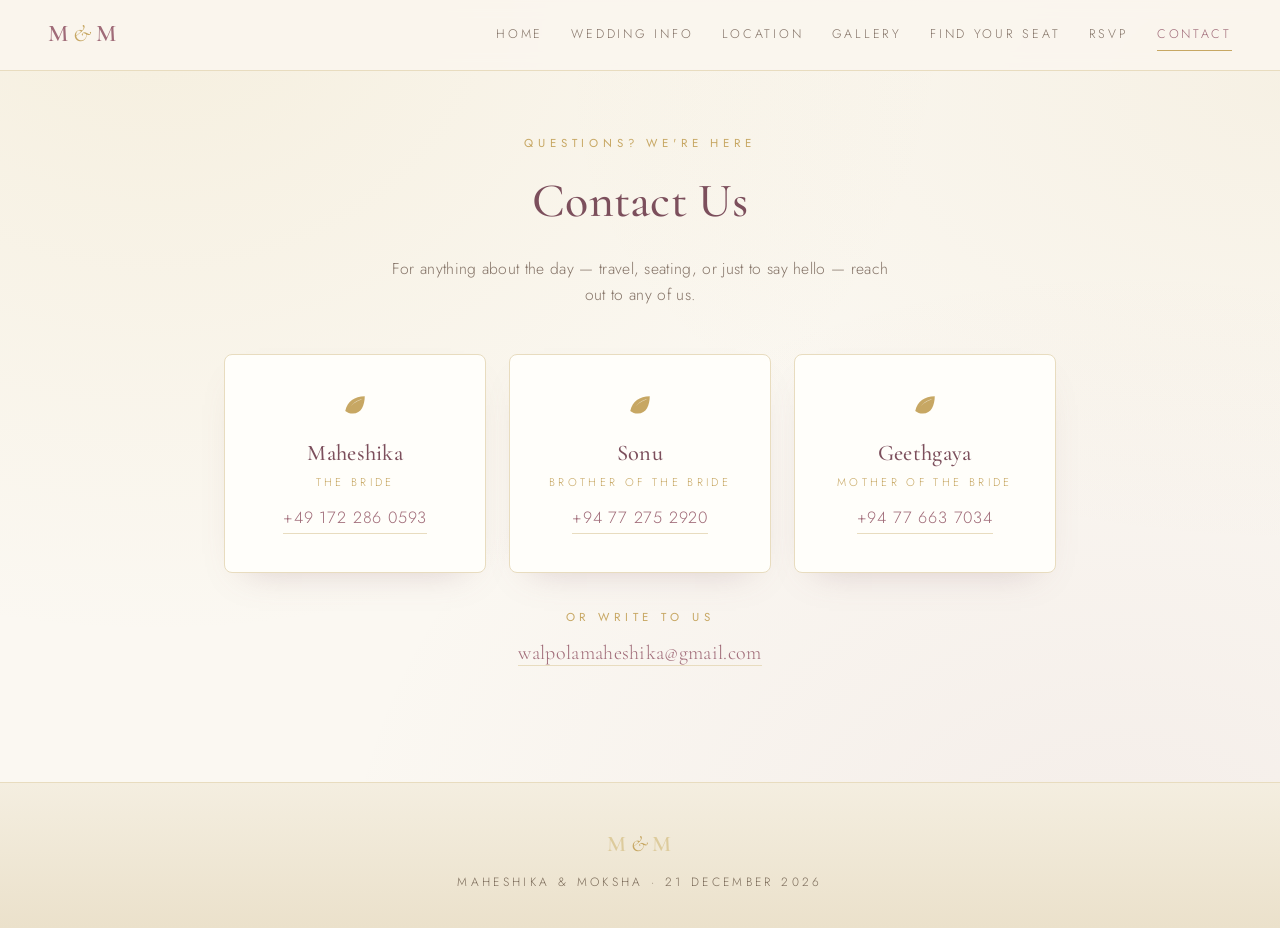
==== commit b2d7981d: "v9: whole-site light theme, invitation on every visit, hero petals - Global palette lightened: dusty" ====
--- a/contact.html
+++ b/contact.html
@@ -4,7 +4,7 @@
   <meta charset="utf-8">
   <meta name="viewport" content="width=device-width, initial-scale=1">
   <title>Contact — Maheshika &amp; Moksha</title>
-  <link rel="icon" href="data:image/svg+xml,%3Csvg xmlns='http://www.w3.org/2000/svg' viewBox='0 0 64 64'%3E%3Ccircle cx='32' cy='32' r='30' fill='%236e2639'/%3E%3Ctext x='32' y='41' font-family='Georgia' font-size='24' fill='%23d4b96a' text-anchor='middle'%3EM%26M%3C/text%3E%3C/svg%3E">
+  <link rel="icon" href="data:image/svg+xml,%3Csvg xmlns='http://www.w3.org/2000/svg' viewBox='0 0 64 64'%3E%3Ccircle cx='32' cy='32' r='30' fill='%23a06b78'/%3E%3Ctext x='32' y='41' font-family='Georgia' font-size='24' fill='%23c7a763' text-anchor='middle'%3EM%26M%3C/text%3E%3C/svg%3E">
   <link rel="preconnect" href="https://fonts.googleapis.com">
   <link rel="preconnect" href="https://fonts.gstatic.com" crossorigin>
   <link href="https://fonts.googleapis.com/css2?family=Cormorant+Garamond:ital,wght@0,400;0,500;0,600;1,400;1,500&family=Jost:wght@300;400;500&display=swap" rel="stylesheet">
--- a/css/styles.css
+++ b/css/styles.css
@@ -4,20 +4,20 @@
    ============================================================ */
 
 :root {
-  /* Original palette: ivory, deep maroon, antique gold */
-  --ivory: #faf6ee;
-  --cream: #f2ead9;
-  --paper: #fffdf8;
-  --ink: #3d2e2a;
-  --ink-soft: #6e5c55;
-  --rust: #6e2639;          /* primary — deep maroon */
-  --rust-deep: #4c1827;
-  --amber: #b8912f;         /* antique gold */
-  --amber-soft: #d4b96a;
-  --gold-line: #d9c592;
-  --leaf-1: #d4b96a;        /* botanical accents in gold tones */
-  --leaf-2: #b8912f;
-  --leaf-3: #8f6b21;
+  /* Light palette: white-ivory, dusty rose, champagne gold */
+  --ivory: #fbf8f2;
+  --cream: #f4eee0;
+  --paper: #fffefa;
+  --ink: #4a3f3a;
+  --ink-soft: #857468;
+  --rust: #a06b78;          /* primary — dusty rose */
+  --rust-deep: #7c4f5c;
+  --amber: #c7a763;         /* champagne gold */
+  --amber-soft: #ddcb9c;
+  --gold-line: #e8dcbf;
+  --leaf-1: #ddcb9c;        /* botanical accents in soft gold tones */
+  --leaf-2: #c7a763;
+  --leaf-3: #ab8d4e;
   --serif: "Cormorant Garamond", Georgia, serif;
   --sans: "Jost", "Avenir Next", "Segoe UI", sans-serif;
 }
@@ -33,7 +33,7 @@
   background: var(--ivory);
   background-image:
     radial-gradient(ellipse at 12% 0%, rgba(212, 185, 106, 0.14), transparent 50%),
-    radial-gradient(ellipse at 88% 100%, rgba(110, 38, 57, 0.08), transparent 50%),
+    radial-gradient(ellipse at 88% 100%, rgba(160, 107, 120, 0.08), transparent 50%),
     radial-gradient(ellipse at 100% 10%, rgba(184, 145, 47, 0.07), transparent 40%);
   background-attachment: fixed;
   line-height: 1.7;
@@ -74,7 +74,30 @@
 }
 .divider::after { background: linear-gradient(90deg, var(--gold-line), transparent); }
 .divider .gem { display: inline-flex; }
-.divider .gem svg { width: 15px; height: 15px; fill: var(--amber); transform: rotate(40deg); }
+/* the little loving-swans mark */
+.divider .gem svg {
+  width: 42px;
+  height: 23px;
+  fill: none;
+  stroke: var(--amber);
+  stroke-width: 2;
+  stroke-linecap: round;
+}
+
+/* "like fire & water" line with flame and wave marks */
+.fw-line {
+  display: flex;
+  align-items: center;
+  justify-content: center;
+  gap: 0.55rem;
+  margin-top: 0.7rem;
+  font-family: var(--serif);
+  font-size: 1rem;
+  color: var(--ink-soft);
+  letter-spacing: 0.06em;
+}
+.fw-line svg { width: 15px; height: 15px; flex: none; }
+.fw-line.inv-fw { margin: 0.15rem 0 0.35rem; font-size: 0.88rem; color: #a08a63; }
 
 /* Small leaf ornament used in dividers & titles */
 .leaf-orn { display: inline-flex; }
@@ -148,7 +171,7 @@
     padding: 1.4rem 0 1.8rem;
     background: var(--ivory);
     border-bottom: 1px solid var(--gold-line);
-    box-shadow: 0 18px 30px -20px rgba(76, 24, 39, 0.35);
+    box-shadow: 0 18px 30px -20px rgba(141, 101, 112, 0.35);
   }
   .site-nav.open { display: flex; }
 }
@@ -176,7 +199,7 @@
   position: absolute;
   width: 340px;
   height: 340px;
-  background-image: url("data:image/svg+xml,%3Csvg xmlns='http://www.w3.org/2000/svg' viewBox='0 0 200 200'%3E%3Cg fill='%23b8912f' opacity='0.55'%3E%3Cpath d='M30 20c-9 1-15 7-16 16 6 3 13 2 17-3 3-4 2-9-1-13z'/%3E%3Cpath d='M80 60c-7 0-12 5-13 12 5 3 11 2 14-2 3-3 2-7-1-10z' fill='%23d4b96a'/%3E%3Cpath d='M140 30c-8 1-14 6-15 14 6 3 12 2 16-2 3-4 2-8-1-12z' fill='%236e2639'/%3E%3Cpath d='M50 120c-6 0-11 4-12 11 5 2 10 1 13-2 2-3 1-6-1-9z' fill='%23d4b96a'/%3E%3Cpath d='M170 100c-7 1-12 5-13 12 5 2 10 1 13-2 3-3 2-7 0-10z'/%3E%3C/g%3E%3C/svg%3E");
+  background-image: url("data:image/svg+xml,%3Csvg xmlns='http://www.w3.org/2000/svg' viewBox='0 0 200 200'%3E%3Cg fill='%23c7a763' opacity='0.55'%3E%3Cpath d='M30 20c-9 1-15 7-16 16 6 3 13 2 17-3 3-4 2-9-1-13z'/%3E%3Cpath d='M80 60c-7 0-12 5-13 12 5 3 11 2 14-2 3-3 2-7-1-10z' fill='%23ddcb9c'/%3E%3Cpath d='M140 30c-8 1-14 6-15 14 6 3 12 2 16-2 3-4 2-8-1-12z' fill='%23b08a94'/%3E%3Cpath d='M50 120c-6 0-11 4-12 11 5 2 10 1 13-2 2-3 1-6-1-9z' fill='%23ddcb9c'/%3E%3Cpath d='M170 100c-7 1-12 5-13 12 5 2 10 1 13-2 3-3 2-7 0-10z'/%3E%3C/g%3E%3C/svg%3E");
   background-size: contain;
   background-repeat: no-repeat;
   opacity: 0.35;
@@ -203,7 +226,7 @@
   position: relative;
   margin: 0.6rem 0 1.8rem;
   background: var(--paper);
-  box-shadow: 0 0 0 7px rgba(224, 170, 78, 0.14), 0 18px 40px -22px rgba(76, 24, 39, 0.4);
+  box-shadow: 0 0 0 7px rgba(224, 170, 78, 0.14), 0 18px 40px -22px rgba(141, 101, 112, 0.4);
 }
 .hero-monogram .amp { font-style: italic; color: var(--amber); font-weight: 400; margin: 0 0.1em; }
 
@@ -235,6 +258,16 @@
   font-style: italic;
   color: var(--rust);
   margin-top: 0.3rem;
+}
+
+/* gentle petals drifting through the hero */
+.hero-petals { position: absolute; inset: 0; pointer-events: none; z-index: 0; }
+.hero-petals span { position: absolute; top: -30px; opacity: 0; animation: heroPetal var(--dur, 20s) linear var(--delay, 0s) infinite; }
+.hero-petals svg { width: 100%; height: 100%; display: block; animation: flowerSway 3.4s ease-in-out infinite alternate; }
+@keyframes heroPetal {
+  0% { transform: translateY(-4vh); opacity: 0; }
+  8% { opacity: 0.55; }
+  100% { transform: translateY(106vh); opacity: 0.25; }
 }
 
 /* gentle entrance for hero content */
@@ -267,7 +300,7 @@
   background: var(--paper);
   border: 1px solid var(--gold-line);
   border-radius: 6px;
-  box-shadow: 0 14px 30px -22px rgba(76, 24, 39, 0.45);
+  box-shadow: 0 14px 30px -22px rgba(141, 101, 112, 0.45);
 }
 .countdown .num {
   display: block;
@@ -308,7 +341,7 @@
   background: linear-gradient(135deg, var(--rust), var(--rust-deep));
   color: var(--ivory);
   border: 1px solid var(--rust-deep);
-  box-shadow: 0 12px 26px -14px rgba(76, 24, 39, 0.7);
+  box-shadow: 0 12px 26px -14px rgba(141, 101, 112, 0.7);
 }
 .btn-solid:hover { background: var(--rust-deep); }
 .btn-outline {
@@ -340,7 +373,7 @@
   border: 1px solid var(--gold-line);
   border-radius: 8px;
   padding: clamp(1.5rem, 4vw, 2.4rem);
-  box-shadow: 0 16px 36px -22px rgba(76, 24, 39, 0.35);
+  box-shadow: 0 16px 36px -22px rgba(141, 101, 112, 0.35);
 }
 
 /* ---------- Home intro strip ---------- */
@@ -355,7 +388,7 @@
   margin-top: 3rem;
 }
 .detail-strip .card { text-align: center; padding: 1.8rem 1.2rem; transition: transform 0.25s, box-shadow 0.25s; }
-.detail-strip .card:hover { transform: translateY(-4px); box-shadow: 0 24px 44px -24px rgba(76, 24, 39, 0.45); }
+.detail-strip .card:hover { transform: translateY(-4px); box-shadow: 0 24px 44px -24px rgba(141, 101, 112, 0.45); }
 .detail-strip h3 { font-size: 1.3rem; margin: 0.4rem 0 0.3rem; }
 .detail-strip p { font-size: 0.9rem; color: var(--ink-soft); }
 .detail-strip .icon svg { width: 26px; height: 26px; fill: var(--leaf-2); }
@@ -411,7 +444,7 @@
   border: 1px solid var(--gold-line);
   border-radius: 8px;
   overflow: hidden;
-  box-shadow: 0 16px 36px -22px rgba(76, 24, 39, 0.35);
+  box-shadow: 0 16px 36px -22px rgba(141, 101, 112, 0.35);
 }
 .map-frame iframe { display: block; width: 100%; height: 420px; border: 0; }
 
@@ -554,7 +587,7 @@
     radial-gradient(ellipse at 30% 20%, rgba(224, 170, 78, 0.2), transparent 60%),
     radial-gradient(ellipse at 75% 85%, rgba(160, 61, 28, 0.14), transparent 55%),
     var(--paper);
-  box-shadow: 0 16px 36px -22px rgba(76, 24, 39, 0.35);
+  box-shadow: 0 16px 36px -22px rgba(141, 101, 112, 0.35);
 }
 .gallery-tile img {
   width: 100%;
@@ -643,11 +676,23 @@
   inset: 0;
   z-index: 100;
   background:
-    radial-gradient(ellipse at 50% 30%, rgba(212, 185, 106, 0.18), transparent 65%),
-    radial-gradient(ellipse at center, #6e2639, #2f0e1a);
+    radial-gradient(ellipse at 50% 20%, rgba(255, 253, 246, 0.8), transparent 60%),
+    linear-gradient(165deg, #f5efe3, #e7dcc7);
   opacity: 1;
   transition: opacity 0.7s ease;
   overflow: hidden;
+}
+
+/* the couple, softly faded into the backdrop */
+.bg-photo {
+  position: absolute;
+  inset: 0;
+  background: url("../images/couple.jpg") center 22% / cover no-repeat;
+  opacity: 0.11;
+  filter: sepia(0.32) saturate(0.6) blur(2px);
+  -webkit-mask-image: radial-gradient(ellipse 62% 68% at 50% 42%, #000 30%, transparent 74%);
+  mask-image: radial-gradient(ellipse 62% 68% at 50% 42%, #000 30%, transparent 74%);
+  pointer-events: none;
 }
 .card-overlay.hidden { display: none; }
 .card-overlay.leaving { opacity: 0; pointer-events: none; }
@@ -666,9 +711,9 @@
   right: 1.4rem;
   z-index: 30;
   background: none;
-  border: 1px solid rgba(250, 243, 229, 0.35);
+  border: 1px solid rgba(122, 104, 83, 0.4);
   border-radius: 3px;
-  color: rgba(250, 243, 229, 0.8);
+  color: rgba(110, 92, 70, 0.85);
   font-family: var(--sans);
   font-size: 0.7rem;
   letter-spacing: 0.22em;
@@ -677,7 +722,7 @@
   cursor: pointer;
   transition: border-color 0.2s, color 0.2s;
 }
-.skip-link:hover { color: var(--paper); border-color: var(--amber-soft); }
+.skip-link:hover { color: var(--rust); border-color: var(--amber); }
 
 /* --- tap hint --- */
 .tap-hint {
@@ -686,7 +731,7 @@
   right: 0;
   bottom: clamp(2rem, 8vh, 4rem);
   text-align: center;
-  color: rgba(250, 243, 229, 0.75);
+  color: rgba(110, 92, 70, 0.8);
   font-size: 0.75rem;
   letter-spacing: 0.34em;
   text-transform: uppercase;
@@ -696,87 +741,161 @@
 @keyframes hintPulse { 0%, 100% { opacity: 0.55; } 50% { opacity: 1; } }
 .opening .tap-hint { animation: none; opacity: 0; }
 
-/* --- envelope --- */
-.envelope {
+/* --- the cover: white-ivory card with embroidery and the wax seal --- */
+.cover {
   position: relative;
   grid-area: 1 / 1;
   z-index: 3;
-  width: min(88vw, 430px);
-  aspect-ratio: 425 / 280;
+  width: min(86vw, 380px);
+  aspect-ratio: 380 / 560;
+  max-height: 82vh;
+  border-radius: 28px;
   cursor: pointer;
-  filter: drop-shadow(0 40px 60px rgba(0, 0, 0, 0.45));
-  transition: opacity 0.6s ease 0.15s, transform 0.6s ease 0.15s;
-}
-.presented .envelope { opacity: 0; transform: translateY(60px) scale(0.96); pointer-events: none; }
-
-.env-back {
-  position: absolute;
-  inset: 0;
-  border-radius: 8px;
-  background: linear-gradient(160deg, #ecdfc4, #ddcca6);
-  z-index: 1;
-}
-
-.env-front {
-  position: absolute;
-  inset: 0;
-  border-radius: 8px;
-  z-index: 3;
-  background:
-    linear-gradient(to top left, rgba(76, 24, 39, 0.08) 0%, transparent 52%),
-    linear-gradient(to top right, rgba(76, 24, 39, 0.08) 0%, transparent 52%),
-    linear-gradient(175deg, #f5edda 40%, #e9dcbc);
-  box-shadow: inset 0 1px 0 rgba(255, 253, 248, 0.7);
-}
-
-.env-flap {
-  position: absolute;
-  top: 0;
+  /* white stock with a fine grain and pressed edges */
+  background-color: #fffefa;
+  background-image:
+    url("data:image/svg+xml,%3Csvg xmlns='http://www.w3.org/2000/svg' width='140' height='140'%3E%3Cfilter id='p'%3E%3CfeTurbulence type='fractalNoise' baseFrequency='0.85' numOctaves='2' stitchTiles='stitch'/%3E%3CfeColorMatrix values='0 0 0 0 0.45 0 0 0 0 0.33 0 0 0 0 0.2 0 0 0 0.04 0'/%3E%3C/filter%3E%3Crect width='140' height='140' filter='url(%23p)'/%3E%3C/svg%3E"),
+    linear-gradient(170deg, #fffffc 0%, #fbf6ec 100%);
+  box-shadow:
+    0 36px 70px -26px rgba(120, 95, 80, 0.5),
+    0 12px 28px -14px rgba(120, 95, 80, 0.25),
+    inset 0 1.5px 0 rgba(255, 255, 255, 0.95),
+    inset 0 -1.5px 2px rgba(138, 107, 78, 0.18);
+  transform-origin: left center;
+  backface-visibility: hidden;
+  transition:
+    transform 1.15s cubic-bezier(0.55, 0.06, 0.28, 0.99) 0.55s, /* let the fire-water glow play first */
+    opacity 0.3s ease 1.05s; /* vanish just past 90°, works even without backface support */
+}
+/* pressed inner frame — tone-on-tone, no ink */
+.cover::before {
+  content: "";
+  position: absolute;
+  inset: 13px;
+  border: 1px solid rgba(138, 107, 78, 0.16);
+  border-radius: 18px;
+  pointer-events: none;
+  box-shadow:
+    0 1px 0 rgba(255, 255, 255, 0.85),
+    inset 0 1px 0 rgba(138, 107, 78, 0.1),
+    inset 0 -1px 0 rgba(255, 255, 255, 0.85);
+}
+.opening .cover {
+  transform: perspective(1400px) rotateY(-165deg);
+  opacity: 0;
+  pointer-events: none;
+}
+
+/* embossed botanical spray across the upper half */
+.emboss-spray {
+  position: absolute;
+  top: 3%;
+  left: 50%;
+  transform: translateX(-50%);
+  width: 93%;
+  pointer-events: none;
+}
+
+/* envelope folds converging under the seal */
+.fold-svg {
+  position: absolute;
   left: 0;
   right: 0;
-  height: 58%;
-  z-index: 4;
-  transform-origin: top center;
-  clip-path: polygon(0 0, 100% 0, 50% 100%);
-  background: linear-gradient(190deg, #f1e6cc, #ddcba1 80%);
-  box-shadow: inset 0 -2px 4px rgba(76, 24, 39, 0.12);
-}
-.opening .env-flap { animation: flapOpen 0.85s cubic-bezier(0.6, 0, 0.3, 1) forwards; }
-@keyframes flapOpen {
-  0% { transform: rotateX(0deg); z-index: 4; }
-  99% { z-index: 4; }
-  100% { transform: rotateX(180deg); z-index: 2; }
-}
+  top: 32%;
+  height: 68%;
+  width: 100%;
+  border-radius: 0 0 28px 28px;
+  pointer-events: none;
+}
+
+/* the printed script line on the bottom flap */
+.env-note {
+  position: absolute;
+  left: 0;
+  right: 0;
+  bottom: 11%;
+  z-index: 3;
+  text-align: center;
+  font-family: var(--serif);
+  font-style: italic;
+  font-size: clamp(0.95rem, 2.8vw, 1.1rem);
+  letter-spacing: 0.12em;
+  line-height: 1.9;
+  color: #a08a63;
+  pointer-events: none;
+}
+.env-note span { font-size: 0.82em; letter-spacing: 0.32em; }
 
 /* --- wax seal --- */
 .wax-seal {
   position: absolute;
   left: 50%;
-  top: 58%;
+  top: 59%;
   transform: translate(-50%, -50%);
   z-index: 5;
-  width: 84px;
-  height: 84px;
-  border-radius: 50%;
+  width: 96px;
+  height: 96px;
+  border-radius: 47% 53% 48% 52% / 51% 47% 53% 49%; /* organic hand-pressed wax */
   border: none;
   cursor: pointer;
   font-family: var(--serif);
-  font-size: 1.35rem;
+  font-style: italic;
+  font-size: 1.5rem;
   font-weight: 600;
-  color: #f3dfc8;
+  color: #a8906a;
+  text-shadow: 0 1px 0 rgba(255, 255, 255, 0.7), 0 -1px 0 rgba(120, 95, 65, 0.3);
   background:
-    radial-gradient(circle at 34% 30%, #9e4258, #6e2639 58%, #4c1827);
+    radial-gradient(circle at 34% 30%, #faf3e4, #e9dcc0 58%, #d3c1a0);
   box-shadow:
-    inset 0 3px 6px rgba(255, 214, 224, 0.3),
-    inset 0 -4px 8px rgba(35, 8, 16, 0.55),
-    0 6px 16px rgba(0, 0, 0, 0.35);
+    inset 0 3px 6px rgba(255, 255, 255, 0.7),
+    inset 0 -4px 8px rgba(120, 95, 65, 0.35),
+    0 6px 16px rgba(120, 95, 80, 0.28);
   animation: sealPulse 2.4s ease-in-out infinite;
   transition: transform 0.3s, opacity 0.3s;
 }
-.wax-seal .amp { font-style: italic; font-weight: 400; color: var(--amber-soft); }
+.wax-seal .amp { font-weight: 400; color: #c2a061; }
+/* fire meets water: a glow that completes around the seal on opening */
+.wax-seal::after {
+  content: "";
+  position: absolute;
+  inset: -16px;
+  border-radius: 50%;
+  background: conic-gradient(from 250deg,
+    rgba(226, 150, 70, 0) 0deg,
+    rgba(226, 150, 70, 0.9) 70deg,
+    rgba(240, 196, 120, 0.95) 165deg,
+    rgba(150, 190, 195, 0.9) 195deg,
+    rgba(127, 179, 189, 0.85) 290deg,
+    rgba(127, 179, 189, 0) 360deg);
+  filter: blur(5px);
+  opacity: 0;
+  -webkit-mask: radial-gradient(circle, transparent 55%, #000 63%, #000 78%, transparent 86%);
+  mask: radial-gradient(circle, transparent 55%, #000 63%, #000 78%, transparent 86%);
+  pointer-events: none;
+}
+.opening .wax-seal::after { animation: fireWaterGlow 1.15s ease-out forwards; }
+@keyframes fireWaterGlow {
+  0% { opacity: 0; transform: rotate(-130deg) scale(0.8); }
+  35% { opacity: 1; }
+  70% { opacity: 1; transform: rotate(0deg) scale(1.03); }
+  100% { opacity: 0; transform: rotate(25deg) scale(1.18); }
+}
+
+/* embossed ring stamped inside the wax */
+.wax-seal::before {
+  content: "";
+  position: absolute;
+  inset: 9px;
+  border-radius: inherit;
+  border: 1px solid rgba(255, 255, 255, 0.55);
+  box-shadow:
+    inset 0 1px 2px rgba(255, 255, 255, 0.7),
+    inset 0 -1px 2px rgba(120, 95, 65, 0.35);
+  pointer-events: none;
+}
 @keyframes sealPulse {
-  0%, 100% { box-shadow: inset 0 3px 6px rgba(255,214,224,0.3), inset 0 -4px 8px rgba(35,8,16,0.55), 0 6px 16px rgba(0,0,0,0.35), 0 0 0 0 rgba(212, 185, 106, 0.5); }
-  50% { box-shadow: inset 0 3px 6px rgba(255,214,224,0.3), inset 0 -4px 8px rgba(35,8,16,0.55), 0 6px 16px rgba(0,0,0,0.35), 0 0 0 16px rgba(212, 185, 106, 0); }
+  0%, 100% { box-shadow: inset 0 3px 6px rgba(255,255,255,0.7), inset 0 -4px 8px rgba(120,95,65,0.35), 0 6px 16px rgba(96,68,42,0.28), 0 0 0 0 rgba(184, 145, 47, 0.4); }
+  50% { box-shadow: inset 0 3px 6px rgba(255,255,255,0.7), inset 0 -4px 8px rgba(120,95,65,0.35), 0 6px 16px rgba(96,68,42,0.28), 0 0 0 18px rgba(184, 145, 47, 0); }
 }
 .opening .wax-seal { transform: translate(-50%, -50%) scale(0.4); opacity: 0; }
 
@@ -789,10 +908,11 @@
   width: min(86vw, 370px);
   max-height: 86vh;
   overflow: auto;
-  /* ivory stock with a fine paper grain */
-  background-color: #fdf9ef;
+  /* ivory stock: paper grain + blind-embossed damask, pressed edges */
+  background-color: #fffdf6;
   background-image:
     url("data:image/svg+xml,%3Csvg xmlns='http://www.w3.org/2000/svg' width='140' height='140'%3E%3Cfilter id='p'%3E%3CfeTurbulence type='fractalNoise' baseFrequency='0.85' numOctaves='2' stitchTiles='stitch'/%3E%3CfeColorMatrix values='0 0 0 0 0.45 0 0 0 0 0.33 0 0 0 0 0.2 0 0 0 0.05 0'/%3E%3C/filter%3E%3Crect width='140' height='140' filter='url(%23p)'/%3E%3C/svg%3E"),
+    url("data:image/svg+xml,%3Csvg xmlns='http://www.w3.org/2000/svg' width='90' height='90'%3E%3Cg fill='none' stroke='%23ffffff' stroke-width='1' opacity='0.7' transform='translate(-0.7,-0.7)'%3E%3Cpath d='M45 27c-5 7-5 13 0 18 5-5 5-11 0-18z'/%3E%3Cpath d='M45 63c-5-7-5-13 0-18 5 5 5 11 0 18z'/%3E%3Cpath d='M27 45c7-5 13-5 18 0-5 5-11 5-18 0z'/%3E%3Cpath d='M63 45c-7-5-13-5-18 0 5 5 11 5 18 0z'/%3E%3Ccircle cx='45' cy='45' r='2.2'/%3E%3Ccircle cx='0' cy='0' r='1.4'/%3E%3Ccircle cx='90' cy='0' r='1.4'/%3E%3Ccircle cx='0' cy='90' r='1.4'/%3E%3Ccircle cx='90' cy='90' r='1.4'/%3E%3C/g%3E%3Cg fill='none' stroke='%238a6b4e' stroke-width='1' opacity='0.16' transform='translate(0.7,0.7)'%3E%3Cpath d='M45 27c-5 7-5 13 0 18 5-5 5-11 0-18z'/%3E%3Cpath d='M45 63c-5-7-5-13 0-18 5 5 5 11 0 18z'/%3E%3Cpath d='M27 45c7-5 13-5 18 0-5 5-11 5-18 0z'/%3E%3Cpath d='M63 45c-7-5-13-5-18 0 5 5 11 5 18 0z'/%3E%3Ccircle cx='45' cy='45' r='2.2'/%3E%3Ccircle cx='0' cy='0' r='1.4'/%3E%3Ccircle cx='90' cy='0' r='1.4'/%3E%3Ccircle cx='0' cy='90' r='1.4'/%3E%3Ccircle cx='90' cy='90' r='1.4'/%3E%3C/g%3E%3C/svg%3E"),
     linear-gradient(165deg, #fffdf6 0%, #f9f2e0 100%);
   border: 1px solid var(--amber);
   border-radius: 6px;
@@ -800,19 +920,25 @@
   text-align: center;
   box-shadow:
     0 30px 80px -20px rgba(0, 0, 0, 0.55),
+    inset 0 1.5px 0 rgba(255, 255, 255, 0.85),
+    inset 0 -1.5px 2px rgba(138, 107, 78, 0.28),
     inset 0 0 60px rgba(212, 185, 106, 0.14);
-  transform: translate(-50%, -38%) scale(0.5);
+  transform: translate(-50%, -50%) scale(0.88);
   opacity: 0;
-  transition: transform 1s cubic-bezier(0.22, 0.8, 0.3, 1), opacity 0.5s ease;
-}
-/* double gold frame */
+  transition: transform 1s cubic-bezier(0.22, 0.8, 0.3, 1), opacity 0.6s ease;
+}
+/* inner frame, pressed into the paper like a letterpress groove */
 .env-card::before {
   content: "";
   position: absolute;
-  inset: 9px;
-  border: 1px solid var(--gold-line);
+  inset: 10px;
+  border: 1px solid rgba(184, 145, 47, 0.55);
   border-radius: 3px;
   pointer-events: none;
+  box-shadow:
+    0 1px 0 rgba(255, 255, 255, 0.75),
+    inset 0 1px 0 rgba(138, 107, 78, 0.14),
+    inset 0 -1px 0 rgba(255, 255, 255, 0.75);
 }
 /* giant faint monogram watermark behind the text */
 .env-card::after {
@@ -826,7 +952,7 @@
   font-size: 7.5rem;
   font-weight: 600;
   letter-spacing: 0.02em;
-  color: rgba(110, 38, 57, 0.05);
+  color: rgba(160, 107, 120, 0.05);
   pointer-events: none;
   user-select: none;
 }
@@ -838,7 +964,7 @@
   width: 44px;
   height: 44px;
   z-index: 1;
-  background-image: url("data:image/svg+xml,%3Csvg xmlns='http://www.w3.org/2000/svg' viewBox='0 0 48 48' fill='none' stroke='%23b8912f' stroke-width='1.2'%3E%3Cpath d='M4 44 C4 20 20 4 44 4'/%3E%3Cpath d='M4 33 C4 17 17 4 33 4' opacity='0.5'/%3E%3Ccircle cx='4' cy='44' r='1.8' fill='%23b8912f' stroke='none'/%3E%3Ccircle cx='44' cy='4' r='1.8' fill='%23b8912f' stroke='none'/%3E%3Ccircle cx='16.5' cy='16.5' r='1.3' fill='%23d4b96a' stroke='none'/%3E%3C/svg%3E");
+  background-image: url("data:image/svg+xml,%3Csvg xmlns='http://www.w3.org/2000/svg' viewBox='0 0 48 48' fill='none' stroke='%23c7a763' stroke-width='1.2'%3E%3Cpath d='M4 44 C4 20 20 4 44 4'/%3E%3Cpath d='M4 33 C4 17 17 4 33 4' opacity='0.5'/%3E%3Ccircle cx='4' cy='44' r='1.8' fill='%23c7a763' stroke='none'/%3E%3Ccircle cx='44' cy='4' r='1.8' fill='%23c7a763' stroke='none'/%3E%3Ccircle cx='16.5' cy='16.5' r='1.3' fill='%23ddcb9c' stroke='none'/%3E%3C/svg%3E");
   background-size: contain;
   background-repeat: no-repeat;
   pointer-events: none;
@@ -847,11 +973,36 @@
 .inv-corner.c2 { top: 16px; right: 16px; transform: rotate(90deg); }
 .inv-corner.c3 { bottom: 16px; right: 16px; transform: rotate(180deg); }
 .inv-corner.c4 { bottom: 16px; left: 16px; transform: rotate(270deg); }
-.opening .env-card { opacity: 1; }
-.risen .env-card { transform: translate(-50%, -72%) scale(0.72); opacity: 1; }
+.risen .env-card { transform: translate(-50%, -50%) scale(0.94); opacity: 0.7; }
 .presented .env-card { transform: translate(-50%, -50%) scale(1); opacity: 1; z-index: 20; }
 
-.env-card .inv-sprig svg { width: 60px; height: 32px; }
+/* arch locket for the couple's photo (hidden until the photo exists) */
+.inv-photo {
+  width: 118px;
+  height: 150px;
+  margin: 0 auto 1rem;
+  border-radius: 59px 59px 8px 8px;
+  overflow: hidden;
+  border: 3px solid var(--paper);
+  outline: 1px solid var(--amber);
+  box-shadow:
+    0 1px 0 rgba(255, 255, 255, 0.8),
+    0 10px 24px -12px rgba(141, 101, 112, 0.5),
+    inset 0 0 0 1px rgba(184, 145, 47, 0.35);
+}
+.inv-photo img { width: 100%; height: 100%; object-fit: cover; object-position: 50% 22%; display: block; }
+
+/* monogram over the blind-embossed rosette */
+.inv-crest {
+  position: relative;
+  width: 132px;
+  height: 132px;
+  margin: 0 auto 0.3rem;
+  display: flex;
+  align-items: center;
+  justify-content: center;
+}
+.inv-medallion { position: absolute; inset: 0; width: 100%; height: 100%; }
 .env-card .inv-monogram {
   font-family: var(--serif);
   font-size: 1.5rem;
@@ -884,21 +1035,38 @@
 }
 .env-card .btn { margin-top: 1.4rem; }
 
-/* --- falling leaves --- */
-.leaves { position: absolute; inset: 0; pointer-events: none; z-index: 15; }
-.leaves .leaf {
-  position: absolute;
-  top: -6vh;
-  width: 26px;
-  height: 26px;
+/* --- static botanical line-art in the backdrop corners --- */
+.orn-vine {
+  position: absolute;
+  width: min(42vw, 240px);
+  height: min(42vw, 240px);
   opacity: 0;
-}
-.leaves .leaf svg { width: 100%; height: 100%; }
-.card-overlay .leaves .leaf { animation: leafFall var(--dur, 7s) linear var(--delay, 0s) infinite; }
-@keyframes leafFall {
-  0% { transform: translateY(-6vh) rotate(0deg); opacity: 0; }
-  8% { opacity: 0.9; }
-  100% { transform: translateY(110vh) rotate(340deg); opacity: 0.5; }
+  pointer-events: none;
+  z-index: 1;
+  animation: vineIn 1.6s ease 0.4s forwards;
+}
+.orn-vine.tl { top: -8px; left: -8px; }
+.orn-vine.br { bottom: -8px; right: -8px; transform: rotate(180deg); }
+@keyframes vineIn { to { opacity: 0.55; } }
+
+/* --- cute flowers drifting down after the seal is opened --- */
+.flowers { position: absolute; inset: 0; pointer-events: none; z-index: 15; }
+.flower {
+  position: absolute;
+  top: -7vh;
+  opacity: 0;
+}
+.flower svg { width: 100%; height: 100%; display: block; }
+.opening .flower { animation: flowerFall var(--dur, 8s) linear var(--delay, 0s) infinite; }
+.opening .flower svg { animation: flowerSway 2.8s ease-in-out infinite alternate; }
+@keyframes flowerFall {
+  0% { transform: translateY(-7vh); opacity: 0; }
+  6% { opacity: 0.95; }
+  100% { transform: translateY(112vh); opacity: 0.7; }
+}
+@keyframes flowerSway {
+  from { transform: translateX(-16px) rotate(-24deg); }
+  to { transform: translateX(16px) rotate(24deg); }
 }
 
 /* ---------- Footer ---------- */
@@ -906,10 +1074,10 @@
 .site-footer {
   margin-top: 3rem;
   padding: 2.6rem 1.5rem 2.2rem;
-  background: linear-gradient(180deg, #5a1e30, #38101e);
-  color: rgba(250, 246, 238, 0.85);
+  background: linear-gradient(180deg, #f4eee0, #ebe1cb);
+  color: #7a6a58;
   text-align: center;
-  border-top: 3px solid var(--amber-soft);
+  border-top: 1px solid var(--gold-line);
 }
 .site-footer .monogram { color: var(--amber-soft); font-size: 1.4rem; }
 .site-footer p {
@@ -945,8 +1113,9 @@
 
 @media (prefers-reduced-motion: reduce) {
   .hero .rise-in, .seat-result.visible { animation: none; }
-  .wax-seal, .tap-hint { animation: none; }
-  .opening .leaves .leaf { animation: none; }
-  .env-card, .envelope, .env-flap { transition: none; }
-  .opening .env-flap { animation-duration: 0.01s; }
-}
+  .wax-seal, .tap-hint, .orn-vine { animation: none; opacity: 0.55; }
+  .opening .flower, .opening .flower svg, .opening .wax-seal::after { animation: none; }
+  .hero-petals span, .hero-petals svg { animation: none; }
+  .env-card, .cover { transition: none; }
+  .opening .cover { display: none; }
+}
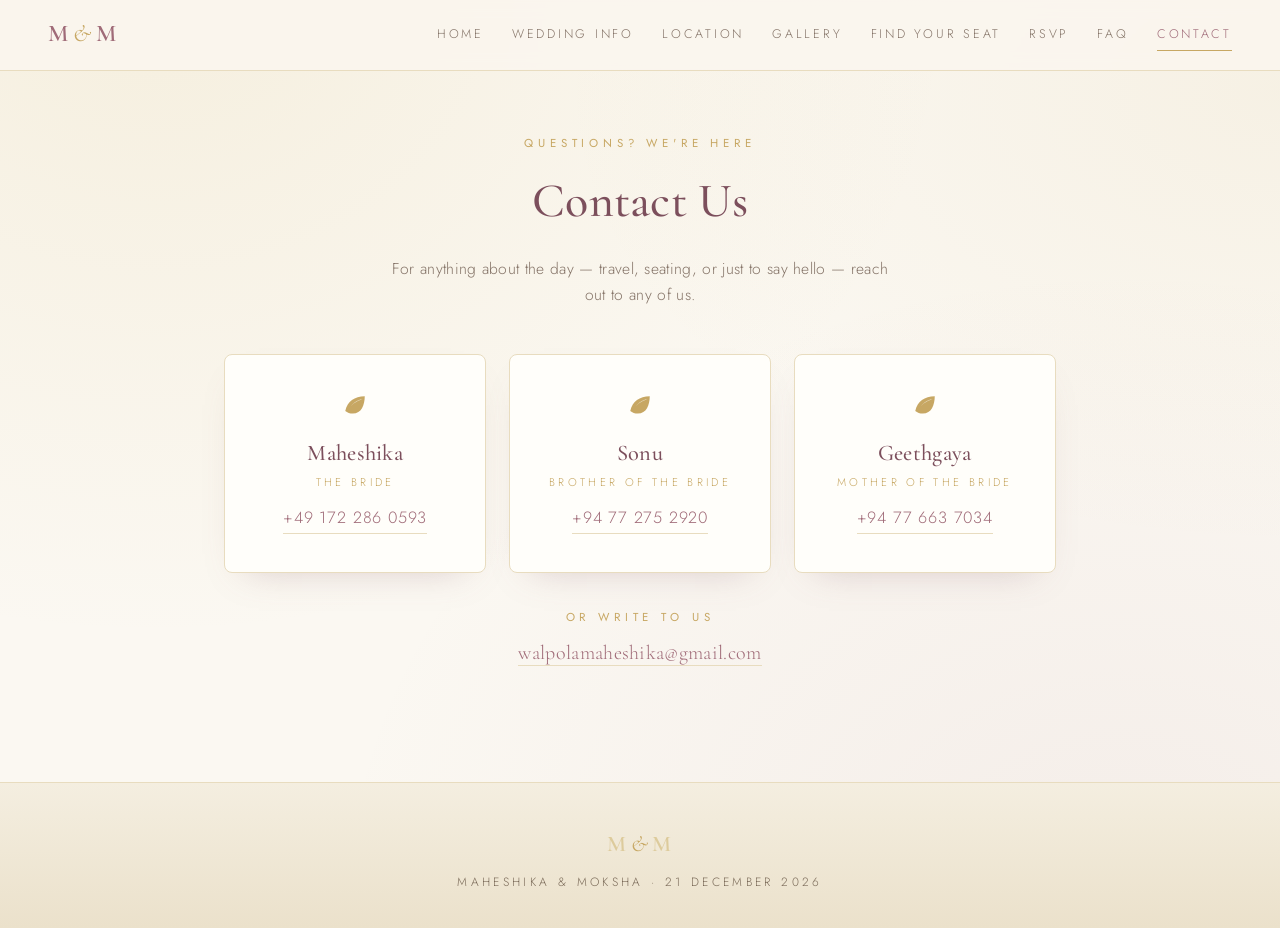
==== commit 39cadbc3: "v10: European-editorial content upgrade + invitation refinements Invitation: cover now lifts open fr" ====
--- a/contact.html
+++ b/contact.html
@@ -22,6 +22,7 @@
       <a href="gallery.html">Gallery</a>
       <a href="seating.html">Find Your Seat</a>
       <a href="rsvp.html">RSVP</a>
+      <a href="faq.html">FAQ</a>
       <a href="contact.html" class="active">Contact</a>
     </nav>
   </header>
--- a/css/styles.css
+++ b/css/styles.css
@@ -376,6 +376,82 @@
   box-shadow: 0 16px 36px -22px rgba(141, 101, 112, 0.35);
 }
 
+/* ---------- Our Story ---------- */
+
+.story {
+  display: grid;
+  grid-template-columns: minmax(240px, 5fr) 7fr;
+  gap: clamp(1.6rem, 5vw, 3.5rem);
+  align-items: center;
+  max-width: 920px;
+  margin: clamp(3rem, 8vh, 5rem) auto 0;
+}
+.story-photo {
+  border-radius: 130px 130px 10px 10px; /* soft arch, echoing the locket */
+  overflow: hidden;
+  border: 4px solid var(--paper);
+  outline: 1px solid var(--gold-line);
+  box-shadow: 0 24px 50px -24px rgba(120, 95, 80, 0.45);
+}
+.story-photo img { display: block; width: 100%; height: 100%; object-fit: cover; }
+.story-text h2 {
+  font-size: clamp(1.8rem, 4.5vw, 2.6rem);
+  margin: 0.5rem 0 1rem;
+}
+.story-text p { color: var(--ink-soft); font-size: 0.98rem; }
+.story-text p + p { margin-top: 0.9rem; }
+.story-sign {
+  font-family: var(--serif);
+  font-style: italic;
+  font-size: 1.35rem !important;
+  color: var(--rust) !important;
+  margin-top: 1.2rem !important;
+}
+.story-sign em { color: var(--amber); }
+@media (max-width: 700px) {
+  .story { grid-template-columns: 1fr; max-width: 420px; }
+  .story-photo { max-width: 300px; margin: 0 auto; }
+  .story-text { text-align: center; }
+}
+
+/* ---------- FAQ ---------- */
+
+.faq-list { max-width: 660px; margin: 0 auto; }
+.faq-list details {
+  background: var(--paper);
+  border: 1px solid var(--gold-line);
+  border-radius: 6px;
+  padding: 1.1rem 1.4rem;
+  margin-bottom: 0.9rem;
+  box-shadow: 0 10px 24px -18px rgba(120, 95, 80, 0.3);
+}
+.faq-list summary {
+  font-family: var(--serif);
+  font-size: 1.15rem;
+  color: var(--rust-deep);
+  cursor: pointer;
+  list-style: none;
+  display: flex;
+  justify-content: space-between;
+  align-items: center;
+  gap: 1rem;
+}
+.faq-list summary::-webkit-details-marker { display: none; }
+.faq-list summary::after {
+  content: "+";
+  font-family: var(--sans);
+  font-size: 1.3rem;
+  color: var(--amber);
+  transition: transform 0.25s;
+  flex: none;
+}
+.faq-list details[open] summary::after { transform: rotate(45deg); }
+.faq-list details p {
+  margin-top: 0.7rem;
+  color: var(--ink-soft);
+  font-size: 0.95rem;
+}
+
 /* ---------- Home intro strip ---------- */
 
 .intro { text-align: center; max-width: 620px; margin: 0 auto; }
@@ -755,13 +831,14 @@
   background-color: #fffefa;
   background-image:
     url("data:image/svg+xml,%3Csvg xmlns='http://www.w3.org/2000/svg' width='140' height='140'%3E%3Cfilter id='p'%3E%3CfeTurbulence type='fractalNoise' baseFrequency='0.85' numOctaves='2' stitchTiles='stitch'/%3E%3CfeColorMatrix values='0 0 0 0 0.45 0 0 0 0 0.33 0 0 0 0 0.2 0 0 0 0.04 0'/%3E%3C/filter%3E%3Crect width='140' height='140' filter='url(%23p)'/%3E%3C/svg%3E"),
+    url("data:image/svg+xml,%3Csvg xmlns='http://www.w3.org/2000/svg' width='72' height='72'%3E%3Cg fill='none' stroke='%23ffffff' stroke-width='1' opacity='0.8' transform='translate(-0.6,-0.6)'%3E%3Cpath d='M36 22c-4 5.5-4 10.5 0 14 4-3.5 4-8.5 0-14z'/%3E%3Cpath d='M36 50c-4-5.5-4-10.5 0-14 4 3.5 4 8.5 0 14z'/%3E%3Cpath d='M22 36c5.5-4 10.5-4 14 0-3.5 4-8.5 4-14 0z'/%3E%3Cpath d='M50 36c-5.5-4-10.5-4-14 0 3.5 4 8.5 4 14 0z'/%3E%3Ccircle cx='36' cy='36' r='1.8'/%3E%3Ccircle cx='0' cy='0' r='1.1'/%3E%3Ccircle cx='72' cy='0' r='1.1'/%3E%3Ccircle cx='0' cy='72' r='1.1'/%3E%3Ccircle cx='72' cy='72' r='1.1'/%3E%3C/g%3E%3Cg fill='none' stroke='%238a6b4e' stroke-width='1' opacity='0.13' transform='translate(0.6,0.6)'%3E%3Cpath d='M36 22c-4 5.5-4 10.5 0 14 4-3.5 4-8.5 0-14z'/%3E%3Cpath d='M36 50c-4-5.5-4-10.5 0-14 4 3.5 4 8.5 0 14z'/%3E%3Cpath d='M22 36c5.5-4 10.5-4 14 0-3.5 4-8.5 4-14 0z'/%3E%3Cpath d='M50 36c-5.5-4-10.5-4-14 0 3.5 4 8.5 4 14 0z'/%3E%3Ccircle cx='36' cy='36' r='1.8'/%3E%3Ccircle cx='0' cy='0' r='1.1'/%3E%3Ccircle cx='72' cy='0' r='1.1'/%3E%3Ccircle cx='0' cy='72' r='1.1'/%3E%3Ccircle cx='72' cy='72' r='1.1'/%3E%3C/g%3E%3C/svg%3E"),
     linear-gradient(170deg, #fffffc 0%, #fbf6ec 100%);
   box-shadow:
     0 36px 70px -26px rgba(120, 95, 80, 0.5),
     0 12px 28px -14px rgba(120, 95, 80, 0.25),
     inset 0 1.5px 0 rgba(255, 255, 255, 0.95),
     inset 0 -1.5px 2px rgba(138, 107, 78, 0.18);
-  transform-origin: left center;
+  transform-origin: center top; /* the cover lifts open from the top edge */
   backface-visibility: hidden;
   transition:
     transform 1.15s cubic-bezier(0.55, 0.06, 0.28, 0.99) 0.55s, /* let the fire-water glow play first */
@@ -781,7 +858,7 @@
     inset 0 -1px 0 rgba(255, 255, 255, 0.85);
 }
 .opening .cover {
-  transform: perspective(1400px) rotateY(-165deg);
+  transform: perspective(1400px) rotateX(112deg);
   opacity: 0;
   pointer-events: none;
 }
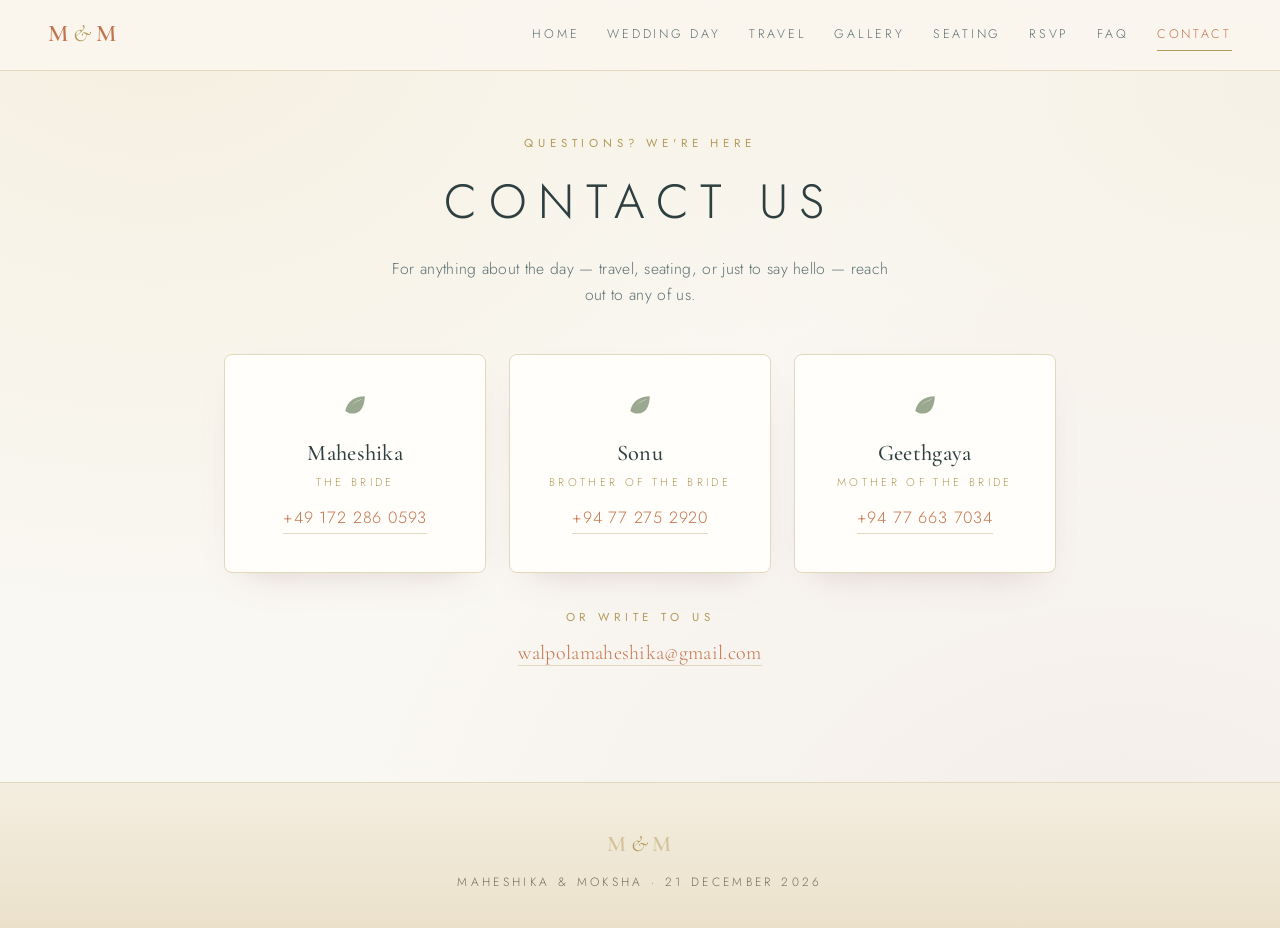
==== commit 90457053: "v12 phase 1: Ember & Lagoon design system New palette — cream canvas, sage panels, ink-teal text, te" ====
--- a/contact.html
+++ b/contact.html
@@ -4,7 +4,7 @@
   <meta charset="utf-8">
   <meta name="viewport" content="width=device-width, initial-scale=1">
   <title>Contact — Maheshika &amp; Moksha</title>
-  <link rel="icon" href="data:image/svg+xml,%3Csvg xmlns='http://www.w3.org/2000/svg' viewBox='0 0 64 64'%3E%3Ccircle cx='32' cy='32' r='30' fill='%23a06b78'/%3E%3Ctext x='32' y='41' font-family='Georgia' font-size='24' fill='%23c7a763' text-anchor='middle'%3EM%26M%3C/text%3E%3C/svg%3E">
+  <link rel="icon" href="data:image/svg+xml,%3Csvg xmlns='http://www.w3.org/2000/svg' viewBox='0 0 64 64'%3E%3Ccircle cx='32' cy='32' r='30' fill='%23c4744c'/%3E%3Ctext x='32' y='41' font-family='Georgia' font-size='24' fill='%23b49a5a' text-anchor='middle'%3EM%26M%3C/text%3E%3C/svg%3E">
   <link rel="preconnect" href="https://fonts.googleapis.com">
   <link rel="preconnect" href="https://fonts.gstatic.com" crossorigin>
   <link href="https://fonts.googleapis.com/css2?family=Cormorant+Garamond:ital,wght@0,400;0,500;0,600;1,400;1,500&family=Jost:wght@300;400;500&display=swap" rel="stylesheet">
@@ -17,10 +17,10 @@
     <button class="nav-toggle" aria-label="Menu">☰</button>
     <nav class="site-nav">
       <a href="index.html">Home</a>
-      <a href="info.html">Wedding Info</a>
-      <a href="location.html">Location</a>
+      <a href="info.html">Wedding Day</a>
+      <a href="location.html">Travel</a>
       <a href="gallery.html">Gallery</a>
-      <a href="seating.html">Find Your Seat</a>
+      <a href="seating.html">Seating</a>
       <a href="rsvp.html">RSVP</a>
       <a href="faq.html">FAQ</a>
       <a href="contact.html" class="active">Contact</a>
--- a/css/styles.css
+++ b/css/styles.css
@@ -4,20 +4,26 @@
    ============================================================ */
 
 :root {
-  /* Light palette: white-ivory, dusty rose, champagne gold */
-  --ivory: #fbf8f2;
-  --cream: #f4eee0;
-  --paper: #fffefa;
-  --ink: #4a3f3a;
-  --ink-soft: #857468;
-  --rust: #a06b78;          /* primary — dusty rose */
-  --rust-deep: #7c4f5c;
-  --amber: #c7a763;         /* champagne gold */
-  --amber-soft: #ddcb9c;
-  --gold-line: #e8dcbf;
-  --leaf-1: #ddcb9c;        /* botanical accents in soft gold tones */
-  --leaf-2: #c7a763;
-  --leaf-3: #ab8d4e;
+  /* v12 "Ember & Lagoon" — cream canvas, sage panels, ink-teal text;
+     terracotta = fire (Moksha) · lagoon = water (Maheshika) · gold hairlines.
+     Discipline: the accents live only in small, fixed roles. */
+  --ivory: #faf8f3;         /* warm-white canvas */
+  --cream: #eaece2;         /* sage panel */
+  --paper: #fffefb;
+  --ink: #2e3f41;           /* ink-teal text */
+  --ink-soft: #5e7173;
+  --rust: #c4744c;          /* terracotta — the fire */
+  --rust-deep: #a85a38;
+  --ember-soft: #e5a671;
+  --lagoon: #7fa3a3;        /* eucalyptus — the water */
+  --lagoon-deep: #557e80;
+  --lagoon-soft: #a8c4c4;
+  --amber: #b49a5a;         /* antique gold — hairlines & dotted spines only */
+  --amber-soft: #d4c29a;
+  --gold-line: #e2d8bd;
+  --leaf-1: #b9c4ab;        /* engraved-botanical greens */
+  --leaf-2: #9aa88f;
+  --leaf-3: #7f8f75;
   --serif: "Cormorant Garamond", Georgia, serif;
   --sans: "Jost", "Avenir Next", "Segoe UI", sans-serif;
 }
@@ -46,7 +52,16 @@
 
 /* ---------- Type helpers ---------- */
 
-h1, h2, h3 { font-family: var(--serif); font-weight: 500; color: var(--rust-deep); }
+/* Editorial hierarchy: airy spaced capitals for page/section titles,
+   serif kept for small romantic accents and card headings */
+h1, h2 {
+  font-family: var(--sans);
+  font-weight: 300;
+  text-transform: uppercase;
+  letter-spacing: 0.24em;
+  color: var(--ink);
+}
+h3 { font-family: var(--serif); font-weight: 500; color: var(--ink); }
 
 .eyebrow {
   font-family: var(--sans);
@@ -65,14 +80,15 @@
   margin: 1.4rem auto;
   color: var(--amber);
 }
+/* every divider: fire warming the left, water cooling the right */
 .divider::before,
 .divider::after {
   content: "";
-  height: 1px;
+  height: 1.5px;
   width: 72px;
-  background: linear-gradient(90deg, transparent, var(--gold-line));
-}
-.divider::after { background: linear-gradient(90deg, var(--gold-line), transparent); }
+  background: linear-gradient(90deg, transparent, rgba(199, 133, 74, 0.75));
+}
+.divider::after { background: linear-gradient(90deg, rgba(127, 179, 189, 0.75), transparent); }
 .divider .gem { display: inline-flex; }
 /* the little loving-swans mark */
 .divider .gem svg {
@@ -82,6 +98,78 @@
   stroke: var(--amber);
   stroke-width: 2;
   stroke-linecap: round;
+}
+
+/* ---------- Fire & Water: living element marks ---------- */
+
+/* small marks beside the names in the hero */
+.name-el { display: inline-block; vertical-align: baseline; margin: 0 0.12em; }
+.name-el svg { width: 0.42em; height: 0.52em; overflow: visible; }
+.name-el .f-outer { transform-origin: 50% 100%; animation: flick 1.6s ease-in-out infinite; }
+.name-el .f-inner { transform-origin: 50% 100%; animation: flick 1.6s ease-in-out -0.8s infinite; }
+.name-el .w-move { animation: waveShift 2.6s linear infinite; }
+
+@keyframes flick {
+  0%, 100% { transform: scaleY(1) rotate(-2.5deg); }
+  50% { transform: scaleY(1.14) rotate(2.5deg); }
+}
+@keyframes waveShift {
+  from { transform: translateX(0); }
+  to { transform: translateX(-22px); }
+}
+
+/* the fire-meets-water set piece on the home page */
+.elements {
+  display: grid;
+  grid-template-columns: 1fr auto 1fr;
+  align-items: center;
+  gap: clamp(1.2rem, 4vw, 2.5rem);
+  max-width: 920px;
+  margin: clamp(3rem, 8vh, 5rem) auto 0;
+  padding: clamp(1.8rem, 5vw, 2.8rem) clamp(1.2rem, 4vw, 2.5rem);
+  border: 1px solid var(--gold-line);
+  border-radius: 10px;
+  text-align: center;
+  background:
+    linear-gradient(90deg, rgba(217, 154, 91, 0.13), rgba(255, 255, 255, 0) 40%,
+                            rgba(255, 255, 255, 0) 60%, rgba(127, 179, 189, 0.15)),
+    var(--paper);
+  box-shadow: 0 14px 34px -22px rgba(120, 95, 80, 0.35);
+}
+.el .el-mark { height: 54px; display: flex; align-items: center; justify-content: center; }
+.el .el-mark svg { height: 100%; overflow: visible; }
+.el .f-outer { transform-origin: 50% 100%; animation: flick 1.7s ease-in-out infinite; }
+.el .f-inner { transform-origin: 50% 100%; animation: flick 1.7s ease-in-out -0.85s infinite; }
+.el .w-move { animation: waveShift 2.6s linear infinite; }
+.el h3 { font-size: 1.35rem; margin-top: 0.6rem; }
+.el p { font-size: 0.88rem; color: var(--ink-soft); font-style: italic; margin-top: 0.2rem; }
+.el-center .inv-monogram-circle {
+  width: 74px;
+  height: 74px;
+  margin: 0 auto 0.7rem;
+  border: 1px solid var(--gold-line);
+  border-radius: 50%;
+  display: flex;
+  align-items: center;
+  justify-content: center;
+  font-family: var(--serif);
+  font-size: 1.3rem;
+  font-weight: 600;
+  color: var(--rust);
+  background: var(--ivory);
+}
+.el-center .inv-monogram-circle .amp { font-style: italic; color: var(--amber); font-weight: 400; }
+.el-center p {
+  font-family: var(--serif);
+  font-style: italic;
+  font-size: 1.05rem;
+  color: var(--ink-soft);
+  max-width: 220px;
+  margin: 0 auto;
+}
+@media (max-width: 680px) {
+  .elements { grid-template-columns: 1fr; gap: 1.6rem; }
+  .elements .el-center { order: -1; }
 }
 
 /* "like fire & water" line with flame and wave marks */
@@ -343,7 +431,9 @@
   border: 1px solid var(--rust-deep);
   box-shadow: 0 12px 26px -14px rgba(141, 101, 112, 0.7);
 }
-.btn-solid:hover { background: var(--rust-deep); }
+.btn-solid:hover {
+  background: linear-gradient(100deg, #b57e56 0%, var(--rust) 45%, #79a5ad 115%);
+}
 .btn-outline {
   background: transparent;
   color: var(--rust);
@@ -885,6 +975,17 @@
   pointer-events: none;
 }
 
+/* gift note on the invitation card */
+.inv-gift {
+  font-family: var(--serif);
+  font-style: italic;
+  font-size: 0.82rem;
+  line-height: 1.6;
+  color: #a08a63;
+  max-width: 34ch;
+  margin: 0.7rem auto 0;
+}
+
 /* the printed script line on the bottom flap */
 .env-note {
   position: absolute;
@@ -1086,6 +1187,14 @@
   font-weight: 600;
   color: var(--rust);
 }
+/* the card itself stays romantic serif — exempt from editorial capitals */
+.env-card .inv-guest {
+  font-family: var(--serif);
+  font-weight: 500;
+  text-transform: none;
+  letter-spacing: 0.02em;
+  color: var(--rust-deep);
+}
 .env-card .inv-monogram .amp { font-style: italic; color: var(--amber); font-weight: 400; }
 .env-card p.inv-copy { font-size: 0.9rem; color: var(--ink-soft); }
 .env-card .inv-names {
@@ -1193,6 +1302,8 @@
   .wax-seal, .tap-hint, .orn-vine { animation: none; opacity: 0.55; }
   .opening .flower, .opening .flower svg, .opening .wax-seal::after { animation: none; }
   .hero-petals span, .hero-petals svg { animation: none; }
+  .name-el .f-outer, .name-el .f-inner, .name-el .w-move,
+  .el .f-outer, .el .f-inner, .el .w-move { animation: none; }
   .env-card, .cover { transition: none; }
   .opening .cover { display: none; }
 }
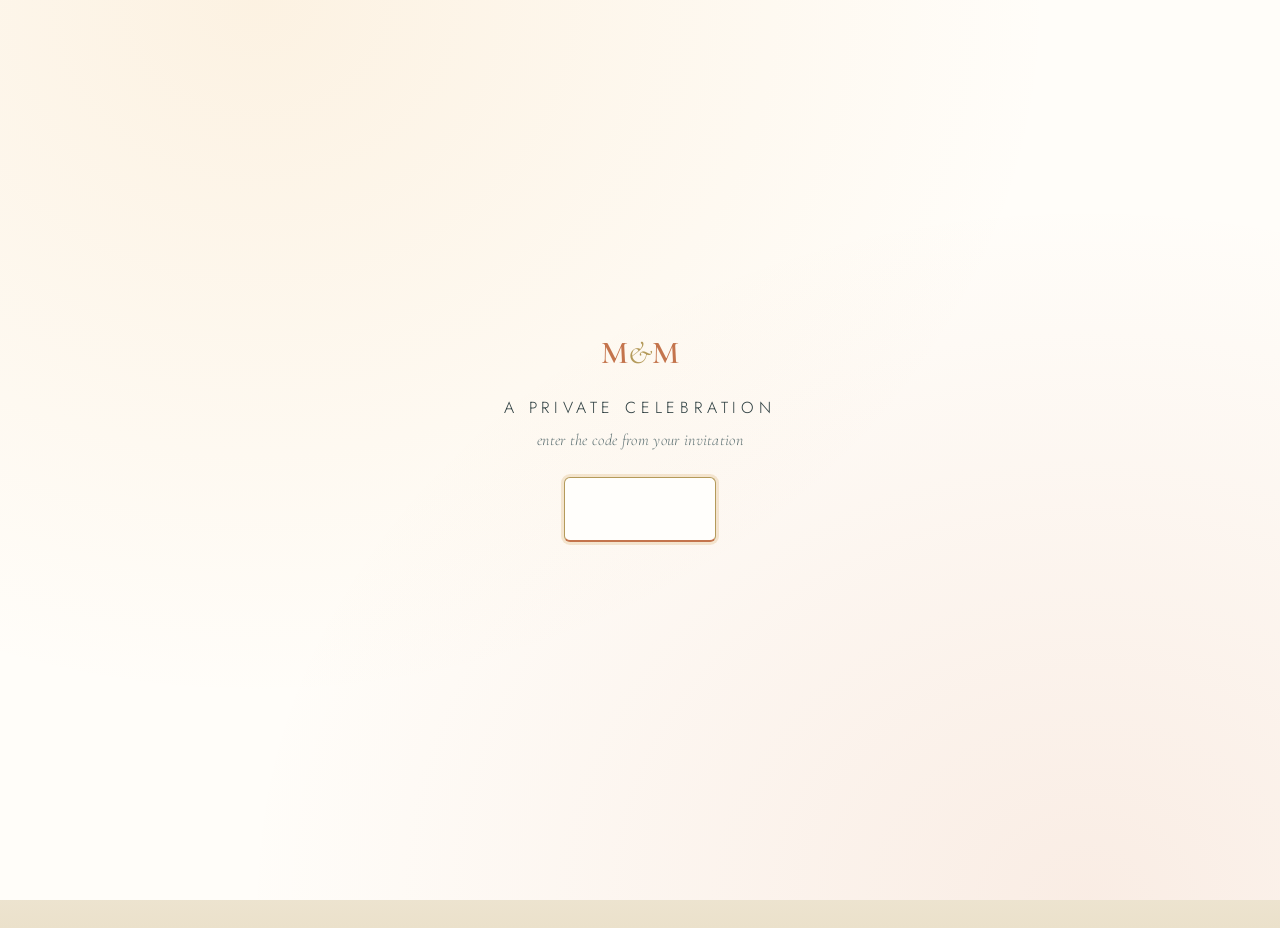
==== commit 854161da: "v13 phase 1: privacy — PIN gate, noindex, robots.txt Guests arriving via a personal ?g= link walk st" ====
--- a/contact.html
+++ b/contact.html
@@ -2,8 +2,14 @@
 <html lang="en">
 <head>
   <meta charset="utf-8">
+  <meta name="robots" content="noindex, nofollow">
   <meta name="viewport" content="width=device-width, initial-scale=1">
   <title>Contact — Maheshika &amp; Moksha</title>
+  <meta property="og:type" content="website">
+  <meta property="og:title" content="Contact — Maheshika & Moksha">
+  <meta property="og:description" content="Poruwa ceremony & reception · 21 December 2026 · Anantara Kalutara Resort, Sri Lanka">
+  <meta property="og:image" content="https://maheshika-moksha.pages.dev/images/couple-full.jpg">
+  <meta name="twitter:card" content="summary_large_image">
   <link rel="icon" href="data:image/svg+xml,%3Csvg xmlns='http://www.w3.org/2000/svg' viewBox='0 0 64 64'%3E%3Ccircle cx='32' cy='32' r='30' fill='%23c4744c'/%3E%3Ctext x='32' y='41' font-family='Georgia' font-size='24' fill='%23b49a5a' text-anchor='middle'%3EM%26M%3C/text%3E%3C/svg%3E">
   <link rel="preconnect" href="https://fonts.googleapis.com">
   <link rel="preconnect" href="https://fonts.gstatic.com" crossorigin>
--- a/css/styles.css
+++ b/css/styles.css
@@ -264,7 +264,114 @@
   .site-nav.open { display: flex; }
 }
 
-/* ---------- Hero ---------- */
+/* ---------- Cinematic hero (index) ---------- */
+
+.hero-cine {
+  position: relative;
+  min-height: 100svh;
+  display: flex;
+  align-items: center;
+  justify-content: center;
+  text-align: center;
+  overflow: hidden;
+  padding: 6.5rem 1.5rem 5rem;
+}
+.hero-bg {
+  position: absolute;
+  inset: -4%;
+  background: url("../images/couple-full.jpg") center 26% / cover no-repeat;
+  animation: heroBreath 22s ease-in-out infinite alternate; /* the slow breath */
+}
+@keyframes heroBreath { from { transform: scale(1); } to { transform: scale(1.06); } }
+/* sunset wash: cool dusk above, ember glow low, lagoon depth at the base */
+.hero-veil {
+  position: absolute;
+  inset: 0;
+  background:
+    linear-gradient(180deg,
+      rgba(40, 50, 56, 0.52) 0%,
+      rgba(46, 63, 65, 0.18) 38%,
+      rgba(228, 150, 86, 0.20) 68%,
+      rgba(58, 82, 84, 0.62) 100%);
+}
+.hero-content { position: relative; z-index: 1; color: #fff; max-width: 860px; }
+.hero-script {
+  font-family: var(--serif);
+  font-style: italic;
+  font-size: clamp(1.2rem, 3vw, 1.6rem);
+  color: #f7ead9;
+  letter-spacing: 0.1em;
+}
+.hero-cine .names {
+  color: #fff;
+  font-size: clamp(1.9rem, 6.2vw, 3.6rem);
+  letter-spacing: 0.18em;
+  margin-top: 0.6rem;
+  text-shadow: 0 2px 26px rgba(20, 20, 20, 0.45);
+}
+.hero-cine .names .amp { color: #f0cf9f; }
+.hero-cine .divider .gem svg { stroke: #ecd9ae; }
+.hero-cine .divider::before { background: linear-gradient(90deg, transparent, rgba(238, 176, 126, 0.8)); }
+.hero-cine .divider::after { background: linear-gradient(90deg, rgba(168, 196, 196, 0.8), transparent); }
+.hero-cine .date-line { color: #f3ece1; }
+.hero-cine .venue-line { color: #ffe9d2; }
+.hero-cine .unit {
+  background: rgba(255, 255, 255, 0.14);
+  border-color: rgba(255, 255, 255, 0.4);
+  backdrop-filter: blur(6px);
+}
+.hero-cine .num { color: #fff; }
+.hero-cine .label { color: #eadfce; }
+.hero-cine .btn-outline { border-color: rgba(255, 255, 255, 0.9); color: #fff; }
+.hero-cine .btn-outline:hover { background: #fff; color: var(--ink); }
+.scroll-cue {
+  position: absolute;
+  bottom: 1.3rem;
+  left: 50%;
+  transform: translateX(-50%);
+  z-index: 1;
+  width: 34px;
+  height: 34px;
+  color: rgba(255, 255, 255, 0.9);
+  animation: cueBob 2.2s ease-in-out infinite;
+}
+@keyframes cueBob { 0%, 100% { transform: translate(-50%, 0); } 50% { transform: translate(-50%, 8px); } }
+
+/* glass header floating over the hero, solidifying on scroll */
+.site-header.glass:not(.scrolled) {
+  position: fixed;
+  left: 0;
+  right: 0;
+  background: linear-gradient(180deg, rgba(22, 28, 32, 0.42), transparent);
+  border-bottom: 0;
+  backdrop-filter: none;
+}
+.site-header.glass.scrolled { position: fixed; left: 0; right: 0; }
+.glass:not(.scrolled) .monogram,
+.glass:not(.scrolled) .nav-toggle { color: #fff; }
+.glass:not(.scrolled) .monogram .amp { color: #f0cf9f; }
+.glass:not(.scrolled) .site-nav a { color: rgba(255, 255, 255, 0.88); }
+.glass:not(.scrolled) .site-nav a:hover,
+.glass:not(.scrolled) .site-nav a.active { color: #fff; border-bottom-color: #f0cf9f; }
+@media (max-width: 760px) {
+  .glass:not(.scrolled) .site-nav { background: rgba(30, 38, 42, 0.95); }
+  .glass:not(.scrolled) .site-nav a { color: rgba(255, 255, 255, 0.9); }
+}
+
+/* ---------- Angled sage band ---------- */
+
+.sage-band {
+  background: var(--cream);
+  padding: clamp(4.5rem, 11vw, 7rem) 1.5rem;
+  clip-path: polygon(0 3vw, 100% 0, 100% calc(100% - 3vw), 0 100%);
+}
+
+/* ---------- Scroll-reveal system ---------- */
+
+.reveal { opacity: 0; transform: translateY(26px); transition: opacity 0.8s ease, transform 0.8s cubic-bezier(0.2, 0.7, 0.3, 1); }
+.reveal.in { opacity: 1; transform: none; }
+
+/* ---------- Hero (legacy inner pages) ---------- */
 
 .hero {
   min-height: calc(100vh - 70px);
@@ -559,6 +666,91 @@
 .detail-strip p { font-size: 0.9rem; color: var(--ink-soft); }
 .detail-strip .icon svg { width: 26px; height: 26px; fill: var(--leaf-2); }
 
+/* ---------- Zigzag illustrated timeline (Wedding Day) ---------- */
+
+.tl2 { position: relative; max-width: 780px; margin: 0 auto; padding: 1rem 0 2rem; }
+/* dotted gold spine; the inner span grows with scroll */
+.tl2-spine {
+  position: absolute;
+  top: 0;
+  bottom: 0;
+  left: 50%;
+  width: 2px;
+  transform: translateX(-50%);
+}
+.tl2-spine span {
+  display: block;
+  width: 100%;
+  height: 100%;
+  background-image: repeating-linear-gradient(180deg, var(--amber) 0 4px, transparent 4px 12px);
+  transform-origin: top;
+  transform: scaleY(var(--spine, 0));
+}
+.tl2-event {
+  position: relative;
+  display: grid;
+  grid-template-columns: 1fr 1fr;
+  gap: clamp(1.4rem, 5vw, 3rem);
+  align-items: center;
+  padding: 1.6rem 0;
+}
+/* gold node where each event meets the spine */
+.tl2-event::before {
+  content: "";
+  position: absolute;
+  left: 50%;
+  top: 50%;
+  width: 9px;
+  height: 9px;
+  border-radius: 50%;
+  background: var(--amber);
+  transform: translate(-50%, -50%);
+}
+/* dashed icon ring, hand-drawn feel */
+.tl2-icon {
+  justify-self: end;
+  width: clamp(86px, 14vw, 116px);
+  height: clamp(86px, 14vw, 116px);
+  border: 1.5px dashed var(--amber-soft);
+  border-radius: 50%;
+  display: flex;
+  align-items: center;
+  justify-content: center;
+  background: var(--paper);
+  color: var(--lagoon-deep);
+}
+.tl2-icon svg { width: 56%; height: 56%; }
+.tl2-body { text-align: left; }
+.tl2-body .time {
+  font-family: var(--serif);
+  font-style: italic;
+  font-size: 1.05rem;
+  color: var(--amber);
+}
+.tl2-body h3 {
+  font-family: var(--sans);
+  font-weight: 300;
+  text-transform: uppercase;
+  letter-spacing: 0.22em;
+  font-size: clamp(0.95rem, 2.6vw, 1.15rem);
+  color: var(--ink);
+  margin: 0.3rem 0 0.4rem;
+}
+.tl2-body p:not(.time) { color: var(--ink-soft); font-size: 0.93rem; max-width: 34ch; }
+/* zigzag: even events flip sides */
+.tl2-event:nth-child(even) .tl2-icon { justify-self: end; }
+.tl2-event:nth-child(odd) .tl2-icon { order: 2; justify-self: start; }
+.tl2-event:nth-child(odd) .tl2-body { order: 1; text-align: right; justify-self: end; }
+.tl2-event:nth-child(odd) .tl2-body p:not(.time) { margin-left: auto; }
+@media (max-width: 620px) {
+  .tl2-spine { left: 22px; }
+  .tl2-event { grid-template-columns: auto 1fr; gap: 1.1rem; padding-left: 46px; }
+  .tl2-event::before { left: 22px; }
+  .tl2-event:nth-child(odd) .tl2-icon { order: 0; }
+  .tl2-event:nth-child(odd) .tl2-body { order: 0; text-align: left; justify-self: start; }
+  .tl2-icon { width: 72px; height: 72px; justify-self: start !important; }
+}
+
 /* ---------- Schedule timeline ---------- */
 
 .timeline { position: relative; margin: 0 auto; max-width: 620px; padding-left: 2rem; }
@@ -603,6 +795,30 @@
 }
 .two-col h3 { font-size: 1.35rem; margin-bottom: 0.4rem; }
 .two-col p { color: var(--ink-soft); font-size: 0.95rem; }
+
+/* ---------- Quick-jump chips (Travel page) ---------- */
+
+.chip-nav {
+  display: flex;
+  flex-wrap: wrap;
+  gap: 0.6rem;
+  justify-content: center;
+  margin: -0.6rem auto 0;
+  max-width: 640px;
+}
+.chip-nav a {
+  font-size: 0.72rem;
+  letter-spacing: 0.16em;
+  text-transform: uppercase;
+  text-decoration: none;
+  color: var(--lagoon-deep);
+  border: 1px solid var(--lagoon-soft);
+  border-radius: 999px;
+  padding: 0.42rem 0.95rem;
+  background: var(--paper);
+  transition: background 0.2s, color 0.2s, border-color 0.2s;
+}
+.chip-nav a:hover { background: var(--lagoon); border-color: var(--lagoon); color: #fff; }
 
 /* ---------- Map ---------- */
 
@@ -841,9 +1057,10 @@
   position: fixed;
   inset: 0;
   z-index: 100;
+  /* dusk: the sealed card floats in candlelight before the site's daylight */
   background:
-    radial-gradient(ellipse at 50% 20%, rgba(255, 253, 246, 0.8), transparent 60%),
-    linear-gradient(165deg, #f5efe3, #e7dcc7);
+    radial-gradient(ellipse 70% 50% at 50% 58%, rgba(228, 164, 92, 0.22), transparent 70%),
+    linear-gradient(180deg, #232b34 0%, #2e3a42 55%, #46504f 100%);
   opacity: 1;
   transition: opacity 0.7s ease;
   overflow: hidden;
@@ -854,8 +1071,8 @@
   position: absolute;
   inset: 0;
   background: url("../images/couple.jpg") center 22% / cover no-repeat;
-  opacity: 0.11;
-  filter: sepia(0.32) saturate(0.6) blur(2px);
+  opacity: 0.09;
+  filter: grayscale(0.5) brightness(1.35) blur(2px); /* moonlit at dusk */
   -webkit-mask-image: radial-gradient(ellipse 62% 68% at 50% 42%, #000 30%, transparent 74%);
   mask-image: radial-gradient(ellipse 62% 68% at 50% 42%, #000 30%, transparent 74%);
   pointer-events: none;
@@ -877,9 +1094,9 @@
   right: 1.4rem;
   z-index: 30;
   background: none;
-  border: 1px solid rgba(122, 104, 83, 0.4);
+  border: 1px solid rgba(240, 228, 205, 0.4);
   border-radius: 3px;
-  color: rgba(110, 92, 70, 0.85);
+  color: rgba(243, 234, 216, 0.85);
   font-family: var(--sans);
   font-size: 0.7rem;
   letter-spacing: 0.22em;
@@ -897,7 +1114,7 @@
   right: 0;
   bottom: clamp(2rem, 8vh, 4rem);
   text-align: center;
-  color: rgba(110, 92, 70, 0.8);
+  color: rgba(240, 228, 205, 0.85);
   font-size: 0.75rem;
   letter-spacing: 0.34em;
   text-transform: uppercase;
@@ -1273,6 +1490,60 @@
   margin-top: 0.6rem;
 }
 
+/* ---------- Privacy gate ---------- */
+
+.pin-gate {
+  position: fixed;
+  inset: 0;
+  z-index: 300;
+  display: flex;
+  align-items: center;
+  justify-content: center;
+  padding: 1.5rem;
+  background:
+    radial-gradient(ellipse at 20% 0%, rgba(232, 161, 60, 0.12), transparent 55%),
+    radial-gradient(ellipse at 85% 100%, rgba(201, 93, 44, 0.10), transparent 55%),
+    #fffdf9;
+  transition: opacity 0.5s ease;
+}
+.pin-gate.open { opacity: 0; pointer-events: none; }
+.pin-box { text-align: center; max-width: 340px; }
+.pin-mono { font-family: var(--serif); font-size: 2rem; font-weight: 600; color: var(--rust); }
+.pin-mono span { font-style: italic; color: var(--amber); font-weight: 400; }
+.pin-title {
+  font-family: var(--sans);
+  font-weight: 300;
+  text-transform: uppercase;
+  letter-spacing: 0.3em;
+  color: var(--ink);
+  margin-top: 0.8rem;
+}
+.pin-sub { font-family: var(--serif); font-style: italic; color: var(--ink-soft); margin: 0.4rem 0 1.4rem; }
+.pin-input {
+  width: 8ch;
+  text-align: center;
+  font-family: var(--sans);
+  font-size: 2rem;
+  font-weight: 400;
+  letter-spacing: 0.55em;
+  text-indent: 0.55em; /* visually centres the spaced digits */
+  color: var(--ink);
+  background: var(--paper);
+  border: 1px solid var(--gold-line);
+  border-bottom: 2px solid var(--amber);
+  border-radius: 6px;
+  padding: 0.5rem 0.2rem;
+  outline: none;
+}
+.pin-input:focus { border-bottom-color: var(--rust); }
+.pin-err { min-height: 1.4em; margin-top: 0.8rem; font-size: 0.85rem; color: var(--rust-deep); }
+.pin-box.shake { animation: pinShake 0.4s; }
+@keyframes pinShake {
+  0%, 100% { transform: translateX(0); }
+  25% { transform: translateX(-8px); }
+  75% { transform: translateX(8px); }
+}
+
 /* ---------- Misc ---------- */
 
 .hint {
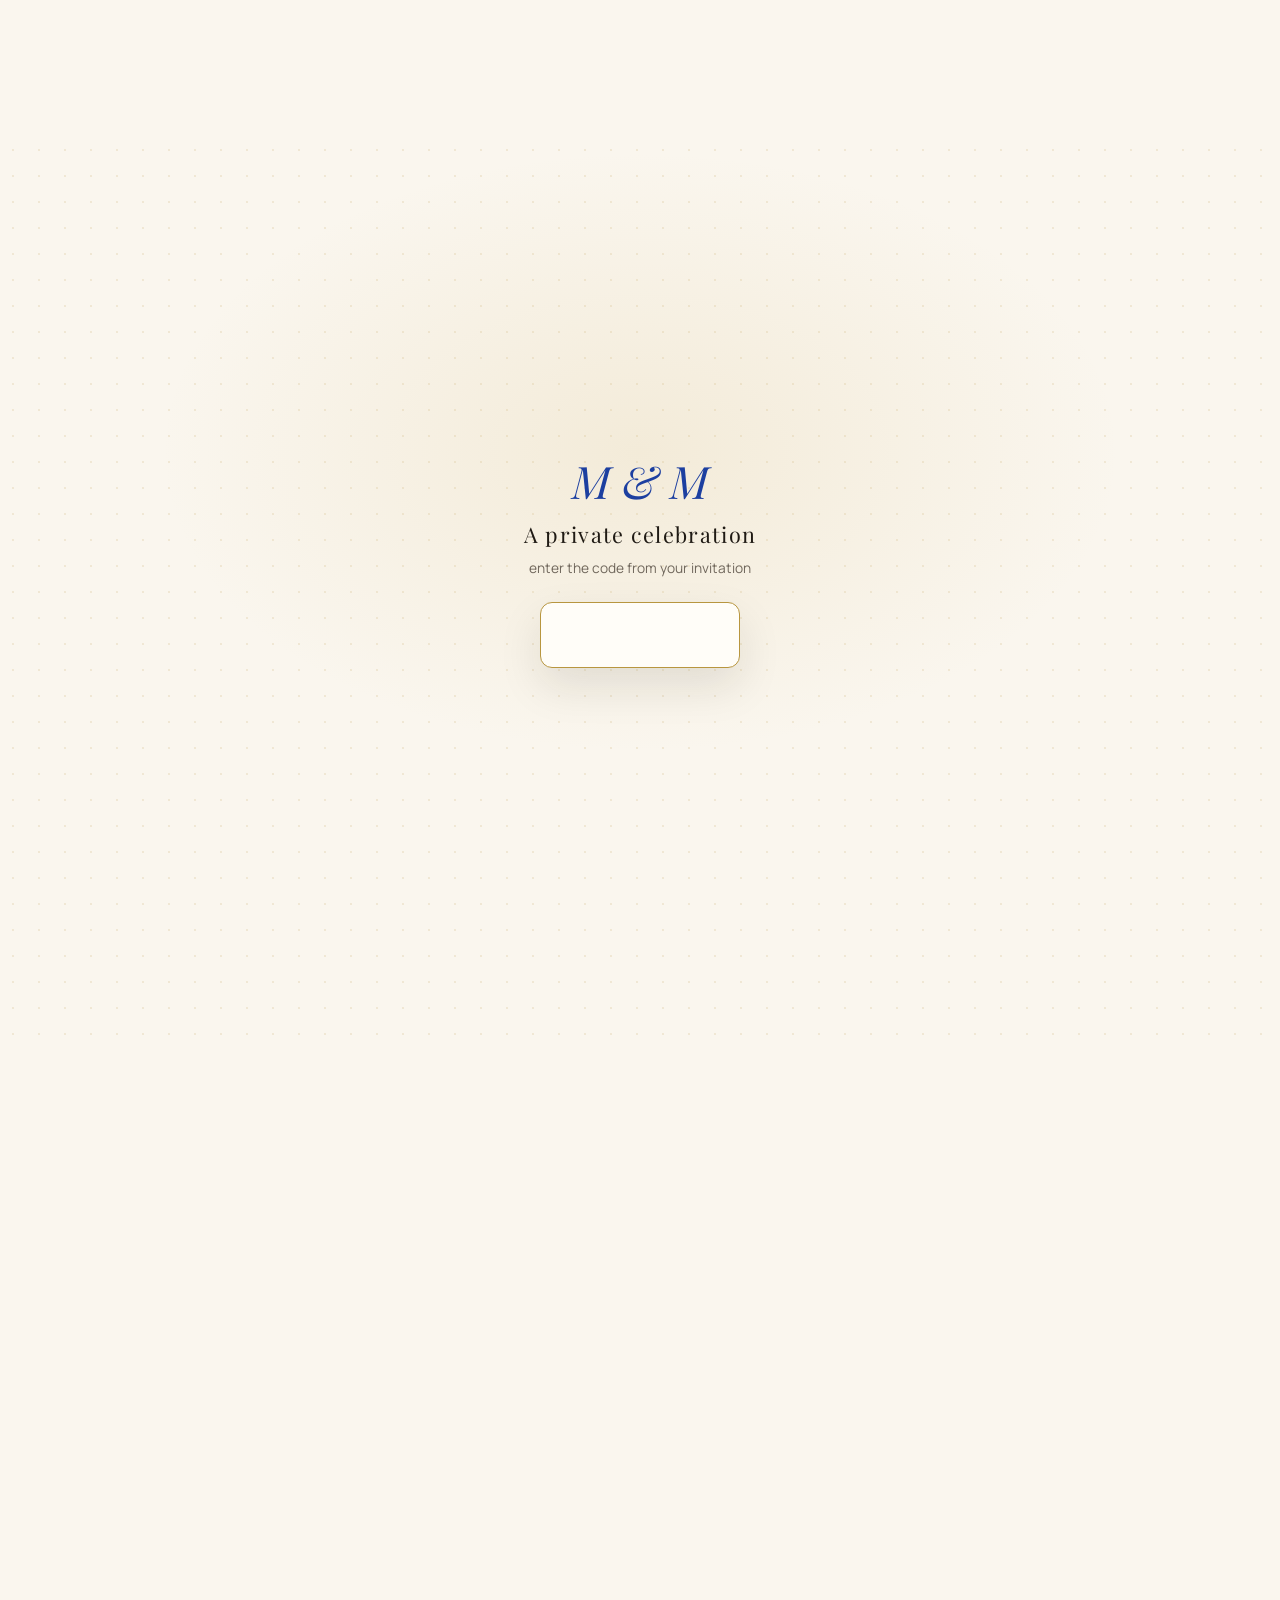
==== commit efb09819: "v20: one-page rebuild in the Indian site's design Rebuilt from the Tirupati site's shape and palette" ====
--- a/contact.html
+++ b/contact.html
@@ -4,79 +4,13 @@
   <meta charset="utf-8">
   <meta name="robots" content="noindex, nofollow">
   <meta name="viewport" content="width=device-width, initial-scale=1">
-  <title>Contact — Maheshika &amp; Moksha</title>
-  <meta property="og:type" content="website">
-  <meta property="og:title" content="Contact — Maheshika & Moksha">
-  <meta property="og:description" content="Poruwa ceremony & reception · 21 December 2026 · Anantara Kalutara Resort, Sri Lanka">
-  <meta property="og:image" content="https://maheshika-moksha.pages.dev/images/couple-full.jpg">
-  <meta name="twitter:card" content="summary_large_image">
-  <link rel="icon" href="data:image/svg+xml,%3Csvg xmlns='http://www.w3.org/2000/svg' viewBox='0 0 64 64'%3E%3Ccircle cx='32' cy='32' r='30' fill='%23c4744c'/%3E%3Ctext x='32' y='41' font-family='Georgia' font-size='24' fill='%23b49a5a' text-anchor='middle'%3EM%26M%3C/text%3E%3C/svg%3E">
-  <link rel="preconnect" href="https://fonts.googleapis.com">
-  <link rel="preconnect" href="https://fonts.gstatic.com" crossorigin>
-  <link href="https://fonts.googleapis.com/css2?family=Cormorant+Garamond:ital,wght@0,400;0,500;0,600;1,400;1,500&family=Jost:wght@300;400;500&display=swap" rel="stylesheet">
-  <link rel="stylesheet" href="css/styles.css">
+  <title>Maheshika &amp; Moksha</title>
+  <!-- v20 rebuild (September 2026): this page became a section of index.html.
+       Cloudflare handles the redirect (_redirects); this stub covers any other host. -->
+  <meta http-equiv="refresh" content="0; url=index.html#closing">
+  <link rel="canonical" href="index.html#closing">
 </head>
-<body>
-
-  <header class="site-header">
-    <a class="monogram" href="index.html">M<span class="amp">&amp;</span>M</a>
-    <button class="nav-toggle" aria-label="Menu">☰</button>
-    <nav class="site-nav">
-      <a href="index.html">Home</a>
-      <a href="info.html">Wedding Day</a>
-      <a href="location.html">Travel</a>
-      <a href="gallery.html">Gallery</a>
-      <a href="seating.html">Seating</a>
-      <a href="rsvp.html">RSVP</a>
-      <a href="faq.html">FAQ</a>
-      <a href="contact.html" class="active">Contact</a>
-    </nav>
-  </header>
-
-  <main class="page">
-    <div class="page-title">
-      <p class="eyebrow">Questions? We're Here</p>
-      <h1>Contact Us</h1>
-      <p class="lede">
-        For anything about the day — travel, seating, or just to say hello —
-        reach out to any of us.
-      </p>
-    </div>
-
-    <section class="contact-grid">
-      <div class="card contact-card">
-        <div class="icon"><svg viewBox="0 0 24 24"><path fill="currentColor" style="fill: var(--leaf-2);" d="M21 3c-9.5.3-15.9 4.6-18 13.6 1.9 1.5 4.3 2.4 7 2.4 8 0 11-8 11-16zM5.5 15.5C9 10 14 6.5 19 5.5c-6.5 2-11 6-13.5 10z"/></svg></div>
-        <h3>Maheshika</h3>
-        <p class="role">The Bride</p>
-        <a href="tel:+491722860593">+49&nbsp;172&nbsp;286&nbsp;0593</a>
-      </div>
-      <div class="card contact-card">
-        <div class="icon"><svg viewBox="0 0 24 24"><path fill="currentColor" style="fill: var(--leaf-2);" d="M21 3c-9.5.3-15.9 4.6-18 13.6 1.9 1.5 4.3 2.4 7 2.4 8 0 11-8 11-16zM5.5 15.5C9 10 14 6.5 19 5.5c-6.5 2-11 6-13.5 10z"/></svg></div>
-        <h3>Sonu</h3>
-        <p class="role">Brother of the Bride</p>
-        <a href="tel:+94772752920">+94&nbsp;77&nbsp;275&nbsp;2920</a>
-      </div>
-      <div class="card contact-card">
-        <div class="icon"><svg viewBox="0 0 24 24"><path fill="currentColor" style="fill: var(--leaf-2);" d="M21 3c-9.5.3-15.9 4.6-18 13.6 1.9 1.5 4.3 2.4 7 2.4 8 0 11-8 11-16zM5.5 15.5C9 10 14 6.5 19 5.5c-6.5 2-11 6-13.5 10z"/></svg></div>
-        <h3>Geethgaya</h3>
-        <p class="role">Mother of the Bride</p>
-        <a href="tel:+94776637034">+94&nbsp;77&nbsp;663&nbsp;7034</a>
-      </div>
-    </section>
-
-    <div class="email-line">
-      <p class="eyebrow" style="margin-bottom: 0.5rem;">Or write to us</p>
-      <a href="mailto:walpolamaheshika@gmail.com">walpolamaheshika@gmail.com</a>
-    </div>
-  </main>
-
-  <footer class="site-footer">
-    <div class="monogram">M<span class="amp">&amp;</span>M</div>
-    <p>Maheshika &amp; Moksha · 21 December 2026</p>
-  </footer>
-
-  <script src="js/config.js"></script>
-  <script src="js/api.js"></script>
-  <script src="js/main.js"></script>
+<body style="font-family:Manrope,sans-serif;text-align:center;padding:4rem 1rem;background:#faf6ee;color:#1f1a14">
+  <p>This page has moved. <a href="index.html#closing" style="color:#1c3fa0">Continue to the wedding site</a>.</p>
 </body>
 </html>
